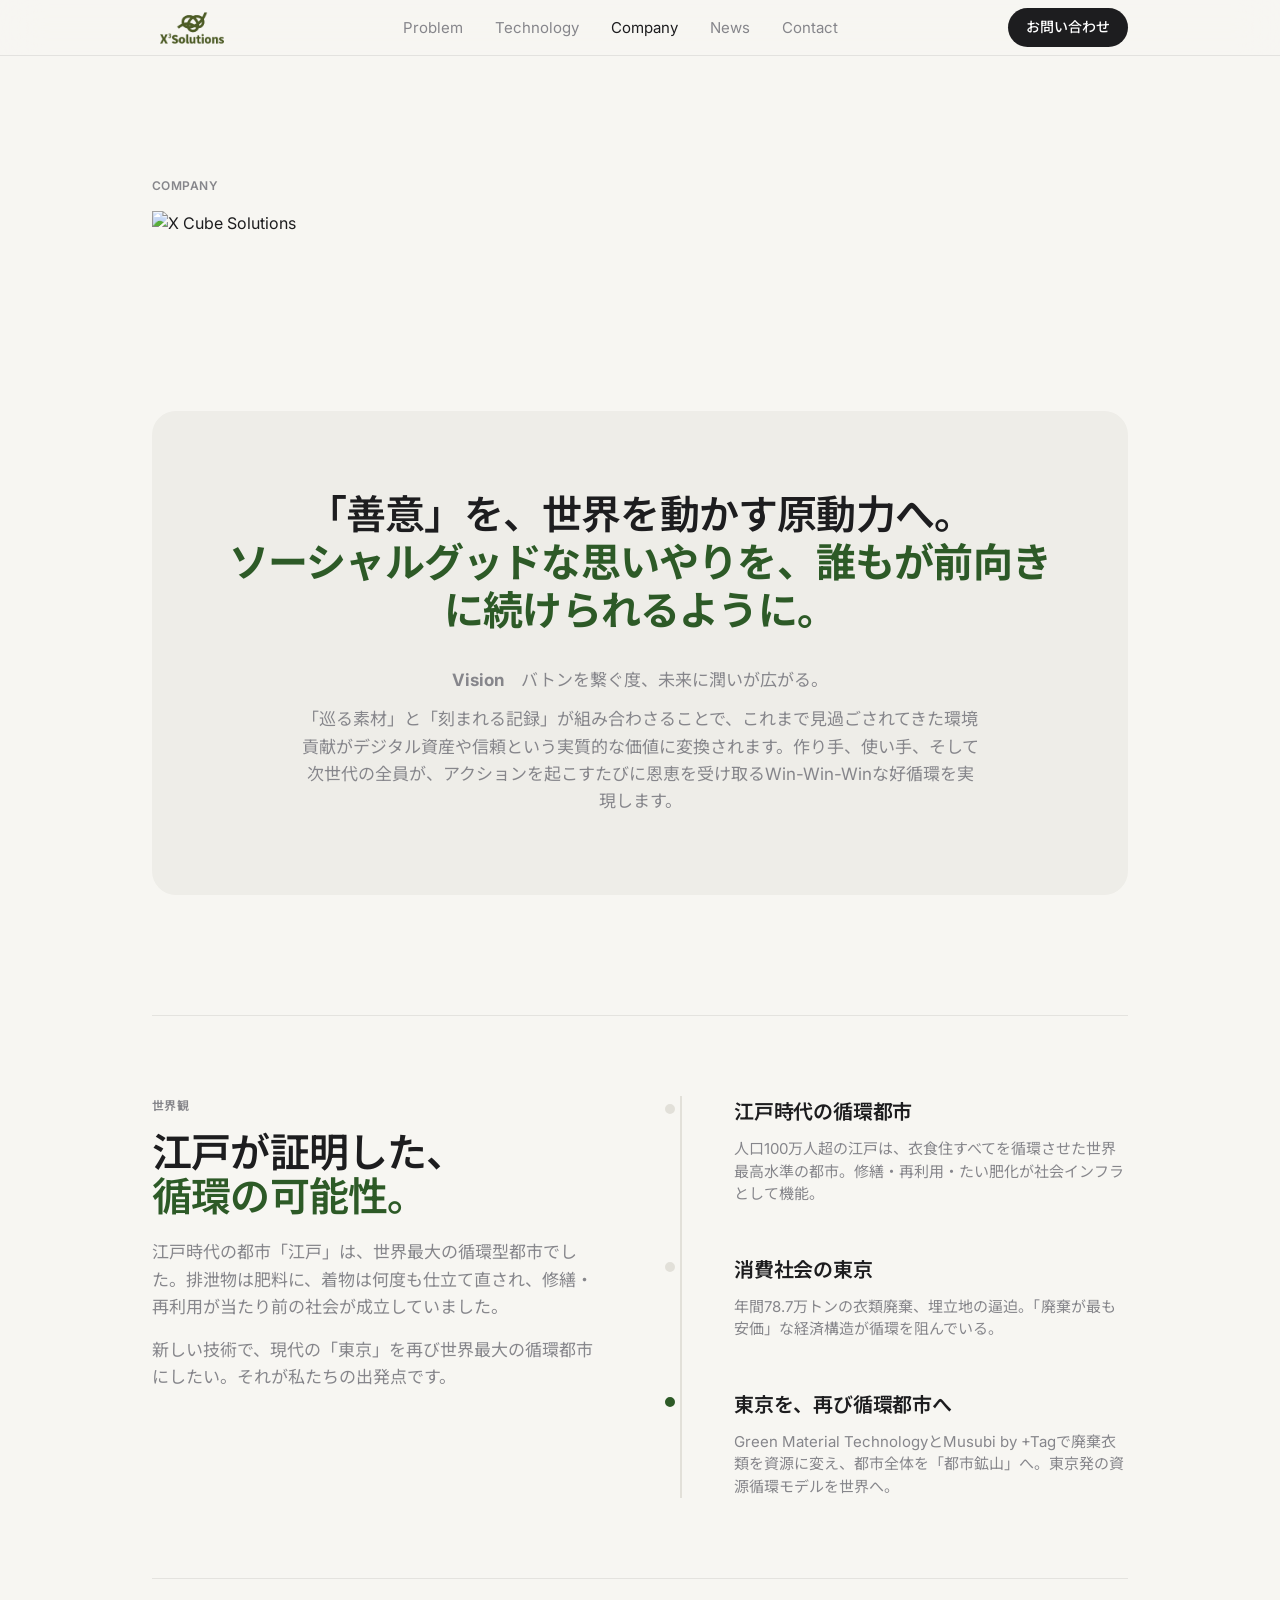
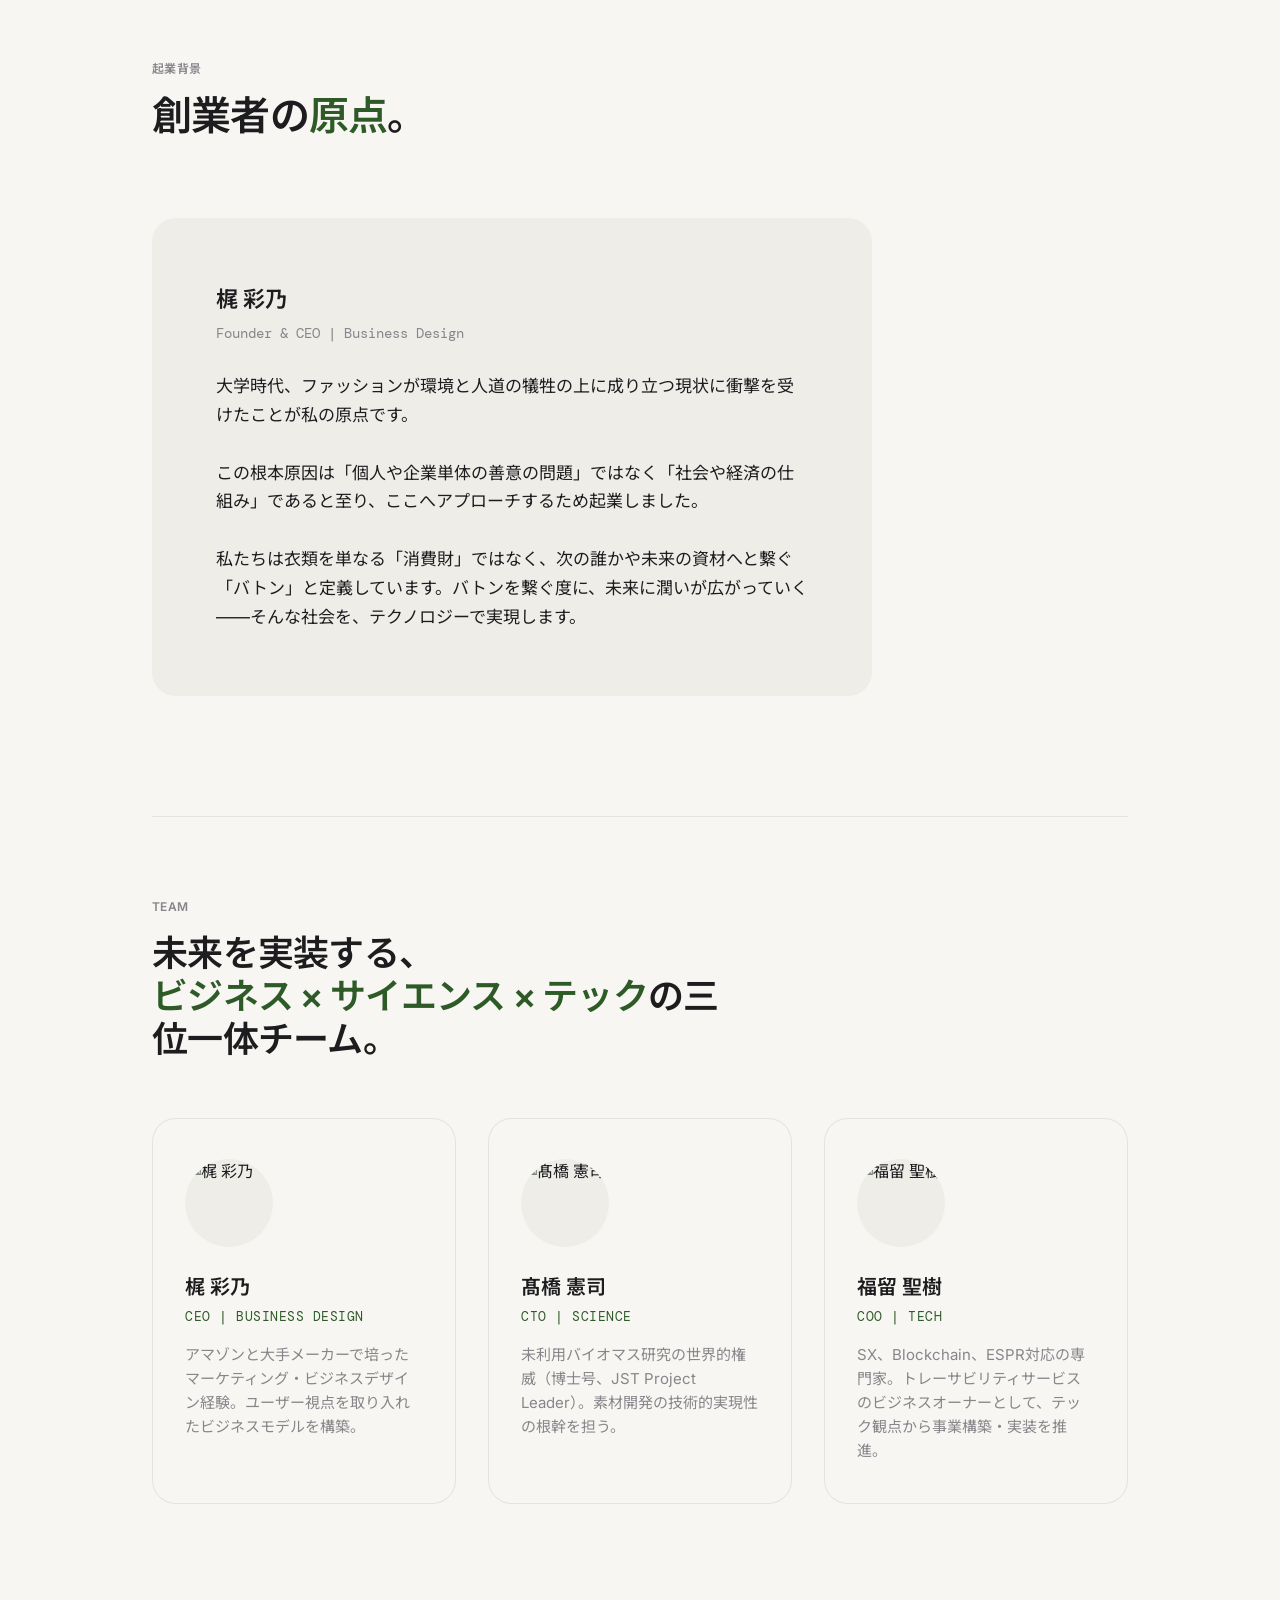
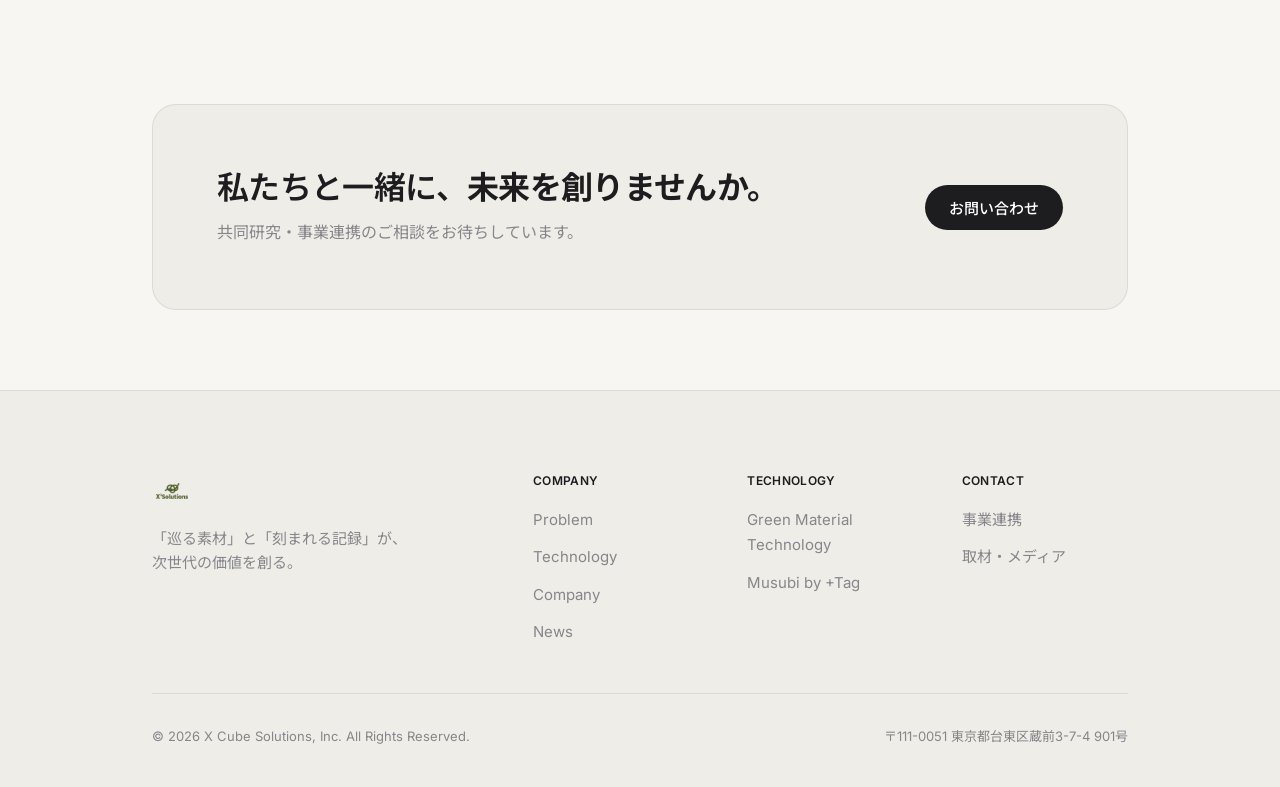
==== company/index.html @ 0c79f120 "Add files via upload" ====
<!DOCTYPE html>
<html lang="ja">
<head>
<meta charset="UTF-8">
<meta name="viewport" content="width=device-width, initial-scale=1.0">
<title>Company — X Cube Solutions</title>
<meta name="description" content="「善意」を世界を動かす原動力へ。東京発の資源循環スタートアップ。">
<link rel="preconnect" href="https://fonts.googleapis.com">
<link href="https://fonts.googleapis.com/css2?family=Inter:wght@300;400;500;600;700&family=Noto+Sans+JP:wght@300;400;500;700&family=DM+Mono:wght@400;500&display=swap" rel="stylesheet">
<link rel="stylesheet" href="../style.css">
</head>
<body>
<nav class="nav glass"><div class="nav-inner"><a href="../" class="nav-logo"><img src="../images/logo.png" alt="X Cube Solutions"></a><ul class="nav-links"><li><a href="../problem/">Problem</a></li><li><a href="../technology/">Technology</a></li><li><a href="../company/" class="active">Company</a></li><li><a href="../news/">News</a></li><li><a href="../contact/">Contact</a></li></ul><a href="../contact/" class="nav-cta">お問い合わせ</a></div></nav>
<div class="section">
    <div class="container">
      <div class="eyebrow fade-up">Company</div>
      <div style="margin:16px 0 32px;"><img src="../images/images/logo.png" alt="X Cube Solutions" style="height:120px;width:auto;object-fit:contain;"></div>
      <div class="mission-block fade-up">
        <blockquote>「善意」を、世界を動かす原動力へ。<br><strong>ソーシャルグッドな思いやりを、誰もが前向きに続けられるように。</strong></blockquote>
        <div class="vision-block">
          <p><strong>Vision</strong>　バトンを繋ぐ度、未来に潤いが広がる。</p>
          <p style="margin-top:12px;">「巡る素材」と「刻まれる記録」が組み合わさることで、これまで見過ごされてきた環境貢献がデジタル資産や信頼という実質的な価値に変換されます。作り手、使い手、そして次世代の全員が、アクションを起こすたびに恩恵を受け取るWin-Win-Winな好循環を実現します。</p>
        </div>
      </div>
      <div class="edo-section">
        <div>
          <div class="eyebrow">世界観</div>
          <h2 class="headline" style="font-size:clamp(28px,3.5vw,40px);">江戸が証明した、<br><em>循環の可能性。</em></h2>
          <p class="body-md" style="margin-top:20px;">江戸時代の都市「江戸」は、世界最大の循環型都市でした。排泄物は肥料に、着物は何度も仕立て直され、修繕・再利用が当たり前の社会が成立していました。</p>
          <p class="body-md" style="margin-top:16px;">新しい技術で、現代の「東京」を再び世界最大の循環都市にしたい。それが私たちの出発点です。</p>
        </div>
        <div class="edo-timeline">
          <div class="edo-item">
            <div class="edo-dot"></div>
            <h4>江戸時代の循環都市</h4>
            <p>人口100万人超の江戸は、衣食住すべてを循環させた世界最高水準の都市。修繕・再利用・たい肥化が社会インフラとして機能。</p>
          </div>
          <div class="edo-item">
            <div class="edo-dot"></div>
            <h4>消費社会の東京</h4>
            <p>年間78.7万トンの衣類廃棄、埋立地の逼迫。「廃棄が最も安価」な経済構造が循環を阻んでいる。</p>
          </div>
          <div class="edo-item active">
            <div class="edo-dot"></div>
            <h4>東京を、再び循環都市へ</h4>
            <p>Green Material TechnologyとMusubi by +Tagで廃棄衣類を資源に変え、都市全体を「都市鉱山」へ。東京発の資源循環モデルを世界へ。</p>
          </div>
        </div>
      </div>
      <div style="margin-top:80px;padding-top:80px;border-top:1px solid var(--c-border);">
        <div class="eyebrow">起業背景</div>
        <h2 class="headline" style="margin-bottom:40px;font-size:clamp(28px,3.5vw,40px);">創業者の<em>原点</em>。</h2>
        <div style="max-width:720px;">
          <div class="founder-block">
            <div class="founder-name">梶 彩乃</div>
            <div class="founder-role">Founder & CEO | Business Design</div>
            <p class="founder-story">大学時代、ファッションが環境と人道の犠牲の上に成り立つ現状に衝撃を受けたことが私の原点です。<br><br>この根本原因は「個人や企業単体の善意の問題」ではなく「社会や経済の仕組み」であると至り、ここへアプローチするため起業しました。<br><br>私たちは衣類を単なる「消費財」ではなく、次の誰かや未来の資材へと繋ぐ「バトン」と定義しています。バトンを繋ぐ度に、未来に潤いが広がっていく——そんな社会を、テクノロジーで実現します。</p>
          </div>
        </div>
      </div>
      <div class="team-section">
        <div class="eyebrow">Team</div>
        <p class="team-tagline">未来を実装する、<br><em>ビジネス × サイエンス × テック</em>の三位一体チーム。</p>
        <div class="team-grid">
          <div class="team-card">
            <div class="team-avatar"><img src="../images/images/team_kaji.jpg" alt="梶 彩乃"></div>
            <div class="team-name">梶 彩乃</div>
            <div class="team-role">CEO | Business Design</div>
            <p class="team-bio">アマゾンと大手メーカーで培ったマーケティング・ビジネスデザイン経験。ユーザー視点を取り入れたビジネスモデルを構築。</p>
          </div>
          <div class="team-card">
            <div class="team-avatar"><img src="../images/images/team_takahashi.jpg" alt="髙橋 憲司"></div>
            <div class="team-name">髙橋 憲司</div>
            <div class="team-role">CTO | Science</div>
            <p class="team-bio">未利用バイオマス研究の世界的権威（博士号、JST Project Leader）。素材開発の技術的実現性の根幹を担う。</p>
          </div>
          <div class="team-card">
            <div class="team-avatar"><img src="../images/images/team_fukutome.jpg" alt="福留 聖樹"></div>
            <div class="team-name">福留 聖樹</div>
            <div class="team-role">COO | Tech</div>
            <p class="team-bio">SX、Blockchain、ESPR対応の専門家。トレーサビリティサービスのビジネスオーナーとして、テック観点から事業構築・実装を推進。</p>
          </div>
        </div>
      </div>
    </div>
  </div>
  <div class="container">
    <div class="cta-banner fade-up">
      <div><h2>私たちと一緒に、<strong>未来を創りませんか。</strong></h2><p>共同研究・事業連携のご相談をお待ちしています。</p></div>
      <button onclick="showPage('contact')" class="btn-white">お問い合わせ</button>
    </div>
  </div>
<footer class="footer"><div class="container"><div class="footer-top"><div class="footer-brand"><img src="../images/logo.png" alt="X Cube Solutions" style="height:40px;width:auto;object-fit:contain;margin-bottom:16px;"><p>「巡る素材」と「刻まれる記録」が、<br>次世代の価値を創る。</p></div><div class="footer-col"><h4>Company</h4><ul><li><a href="../problem/">Problem</a></li><li><a href="../technology/">Technology</a></li><li><a href="../company/">Company</a></li><li><a href="../news/">News</a></li></ul></div><div class="footer-col"><h4>Technology</h4><ul><li><a href="../technology/">Green Material Technology</a></li><li><a href="../technology/">Musubi by +Tag</a></li></ul></div><div class="footer-col"><h4>Contact</h4><ul><li><a href="../contact/">事業連携</a></li><li><a href="../contact/">取材・メディア</a></li></ul></div></div><div class="footer-bottom"><span>© 2026 X Cube Solutions, Inc. All Rights Reserved.</span><span>〒111-0051 東京都台東区蔵前3-7-4 901号</span></div></div></footer>
<script src="../main.js"></script>
</body>
</html>
---- style.css ----
:root {
  --c-ink: #1d1d1f;
  --c-ink-mid: #86868b;
  --c-ink-light: #d2d2d7;
  --c-bg: #f7f6f2;
  --c-bg-secondary: #eeede8;
  --c-bg-tertiary: #e2e0d9;
  --c-moss: #2d5a27;
  --c-moss-light: #4a8042;
  --c-moss-pale: rgba(45,90,39,0.07);
  --c-moss-muted: #c2d4bc;
  --c-accent: #1a3d17;
  --c-border: rgba(0,0,0,0.08);
  --c-border-strong: rgba(0,0,0,0.14);
  --f-sans: 'Inter','Noto Sans JP',-apple-system,BlinkMacSystemFont,sans-serif;
  --f-mono: 'DM Mono',monospace;
  --nav-h: 56px;
  --max-w: 1040px;
  --section-pad: 120px;
  --radius-sm: 12px; --radius-md: 18px; --radius-lg: 24px;
  --shadow-sm: 0 2px 8px rgba(0,0,0,0.04);
  --shadow-md: 0 8px 24px rgba(0,0,0,0.06);
}
*,*::before,*::after{box-sizing:border-box;margin:0;padding:0;}
html{scroll-behavior:smooth;}
body{font-family:var(--f-sans);background:var(--c-bg);color:var(--c-ink);font-size:16px;line-height:1.6;-webkit-font-smoothing:antialiased;}
a{color:inherit;text-decoration:none;}
img{display:block;max-width:100%;}
button{cursor:pointer;font-family:var(--f-sans);border:none;background:none;}

.glass{background:rgba(247,246,242,0.82);backdrop-filter:saturate(180%) blur(20px);-webkit-backdrop-filter:saturate(180%) blur(20px);}

/* NAV */
.nav{position:sticky;top:0;z-index:100;height:var(--nav-h);border-bottom:1px solid var(--c-border);display:flex;align-items:center;}
.nav-inner{width:100%;max-width:var(--max-w);margin:0 auto;padding:0 32px;display:flex;align-items:center;justify-content:space-between;}
.nav-logo{display:flex;align-items:center;gap:8px;}
.nav-logo img{height:80px;width:auto;object-fit:contain;}
.nav-links{display:flex;align-items:center;gap:32px;list-style:none;}
.nav-links a{font-size:15px;font-weight:400;color:var(--c-ink-mid);transition:color 0.2s;}
.nav-links a:hover,.nav-links a.active{color:var(--c-ink);}
.nav-cta{font-size:14px;font-weight:500;padding:8px 18px;background:var(--c-ink);color:white;border-radius:999px;transition:opacity 0.2s;}
.nav-cta:hover{opacity:0.8;}

/* LAYOUT */
.container{max-width:var(--max-w);margin:0 auto;padding:0 32px;}
.section{padding:var(--section-pad) 0;}
.section-sm{padding:80px 0;}
.divider{border:none;border-top:1px solid var(--c-border);}

/* TYPOGRAPHY */
.eyebrow{font-size:12px;font-weight:600;letter-spacing:0.04em;text-transform:uppercase;color:var(--c-ink-mid);margin-bottom:16px;}
.display{font-size:clamp(40px,4.5vw,64px);font-weight:600;line-height:1.15;letter-spacing:-0.03em;word-break:keep-all;}
.display em{font-style:normal;color:var(--c-moss);}
.headline{font-size:clamp(32px,4vw,52px);font-weight:600;line-height:1.1;letter-spacing:-0.02em;}
.headline em{font-style:normal;color:var(--c-moss);}
.body-lg{font-size:19px;line-height:1.6;color:var(--c-ink-mid);font-weight:400;}
.body-md{font-size:17px;line-height:1.6;color:var(--c-ink-mid);}
.body-sm{font-size:15px;line-height:1.6;color:var(--c-ink-mid);}

/* BUTTONS */
.btn-primary{display:inline-flex;align-items:center;gap:8px;font-size:15px;font-weight:500;padding:12px 24px;background:var(--c-moss);color:white;border-radius:999px;transition:all 0.2s;}
.btn-primary:hover{background:var(--c-accent);transform:scale(1.02);}
.btn-outline{display:inline-flex;align-items:center;gap:8px;font-size:15px;font-weight:400;padding:11px 23px;border:1px solid var(--c-ink-light);color:var(--c-ink);border-radius:999px;transition:all 0.2s;}
.btn-outline:hover{border-color:var(--c-ink);background:var(--c-bg-secondary);}
.btn-white{display:inline-flex;align-items:center;gap:8px;font-size:15px;font-weight:500;padding:12px 24px;background:white;color:var(--c-ink);border-radius:999px;white-space:nowrap;transition:transform 0.2s;}
.btn-white:hover{transform:scale(1.02);}

/* CTA BANNER */
.cta-banner{background:var(--c-bg-secondary);border-radius:var(--radius-lg);padding:64px;display:flex;align-items:center;justify-content:space-between;gap:40px;margin:80px 0;border:1px solid var(--c-border);}
.cta-banner h2{font-size:clamp(22px,3vw,32px);font-weight:600;color:var(--c-ink);line-height:1.2;letter-spacing:-0.02em;}
.cta-banner p{font-size:16px;color:var(--c-ink-mid);margin-top:12px;}
.cta-banner .btn-white{background:var(--c-ink);color:white;}

/* FOOTER */
.footer{background:var(--c-bg-secondary);color:var(--c-ink);padding:80px 0 40px;border-top:1px solid var(--c-border);}
.footer-top{display:grid;grid-template-columns:2fr 1fr 1fr 1fr;gap:48px;padding-bottom:48px;border-bottom:1px solid var(--c-border);}
.footer-brand p{font-size:15px;color:var(--c-ink-mid);line-height:1.6;margin-top:12px;max-width:280px;}
.footer-col h4{font-size:12px;font-weight:600;color:var(--c-ink);margin-bottom:16px;letter-spacing:0.03em;text-transform:uppercase;}
.footer-col ul{list-style:none;display:flex;flex-direction:column;gap:12px;}
.footer-col ul li a{font-size:15px;color:var(--c-ink-mid);transition:color 0.2s;}
.footer-col ul li a:hover{color:var(--c-ink);}
.footer-bottom{margin-top:32px;display:flex;align-items:center;justify-content:space-between;font-size:13px;color:var(--c-ink-mid);}

/* ANIMATIONS */
.fade-up{opacity:0;transform:translateY(24px);transition:opacity 0.8s cubic-bezier(0.16,1,0.3,1),transform 0.8s cubic-bezier(0.16,1,0.3,1);}
.fade-up.visible{opacity:1;transform:translateY(0);}
.delay-1{transition-delay:0.1s;} .delay-2{transition-delay:0.2s;} .delay-3{transition-delay:0.3s;}
 /* removed - nav is sticky not fixed */

/* SITE NAV */
.site-nav{background:var(--c-bg-secondary);border-bottom:1px solid var(--c-border);padding:0 32px;display:flex;overflow-x:auto;}
.site-nav-btn{padding:12px 18px;font-size:14px;font-weight:400;color:var(--c-ink-mid);border:none;background:none;border-bottom:2px solid transparent;margin-bottom:-1px;cursor:pointer;white-space:nowrap;font-family:var(--f-sans);transition:color 0.2s;}
.site-nav-btn.active{color:var(--c-moss);font-weight:600;border-bottom-color:var(--c-moss);}

/* HOME */
.hero{display:grid;grid-template-columns:1fr 1fr;align-items:center;gap:64px;padding:80px 0;}
.hero-visual{width:100%;height:560px;border-radius:var(--radius-lg);overflow:hidden;background:var(--c-bg-secondary);}
.hero-visual img{width:100%;height:100%;object-fit:cover;}
.hero-actions{margin-top:40px;display:flex;align-items:center;gap:16px;flex-wrap:wrap;}

.stat-strip{display:grid;grid-template-columns:repeat(3,1fr);gap:1px;background:var(--c-border);border:1px solid var(--c-border);border-radius:var(--radius-lg);overflow:hidden;margin-top:80px;}
.stat-strip-item{background:var(--c-bg);padding:40px;text-align:center;}
.stat-num{font-size:clamp(36px,4vw,52px);font-weight:600;line-height:1;letter-spacing:-0.03em;color:var(--c-ink);margin-bottom:8px;}
.stat-label{font-size:15px;color:var(--c-ink-mid);}
.stat-cite{font-size:12px;color:var(--c-ink-light);margin-top:4px;font-family:var(--f-mono);}

.solution-grid{display:grid;grid-template-columns:1fr 1fr;gap:24px;margin-top:48px;}
.solution-card{background:var(--c-bg-secondary);padding:48px;border-radius:var(--radius-lg);transition:transform 0.3s,background 0.3s;}
.solution-card:hover{transform:scale(1.01);background:var(--c-bg-tertiary);}
.solution-card-tag{font-size:12px;font-weight:600;color:var(--c-moss);margin-bottom:12px;letter-spacing:0.04em;text-transform:uppercase;}
.solution-card h3{font-size:22px;font-weight:600;letter-spacing:-0.01em;margin-bottom:12px;}
.solution-card p{font-size:16px;color:var(--c-ink-mid);line-height:1.6;}
.solution-card-link{margin-top:24px;font-size:15px;color:var(--c-moss);font-weight:500;display:inline-flex;align-items:center;gap:4px;cursor:pointer;background:none;border:none;font-family:var(--f-sans);}

.serve-grid{display:grid;grid-template-columns:repeat(3,1fr);gap:24px;margin-top:48px;}
.serve-card{padding:40px 32px;border:1px solid var(--c-border);border-radius:var(--radius-lg);background:var(--c-bg);}
.serve-card-num{font-size:12px;font-weight:600;color:var(--c-ink-light);margin-bottom:24px;letter-spacing:0.02em;}
.serve-card h3{font-size:20px;font-weight:600;margin-bottom:12px;letter-spacing:-0.01em;}
.serve-card p{font-size:15px;color:var(--c-ink-mid);line-height:1.6;}

.news-list{margin-top:40px;}
.news-item{display:grid;grid-template-columns:120px 1fr auto;gap:24px;align-items:center;padding:20px 0;border-bottom:1px solid var(--c-border);}
.news-date{font-family:var(--f-mono);font-size:13px;color:var(--c-ink-light);}
.news-title{font-size:16px;font-weight:400;}
.news-tag{font-size:12px;padding:4px 12px;border:1px solid var(--c-border-strong);border-radius:999px;color:var(--c-ink-mid);white-space:nowrap;}

/* PROBLEM */
.problem-hero{background:var(--c-bg-secondary);padding:100px 0 80px;text-align:center;}
.problem-grid{display:grid;grid-template-columns:repeat(3,1fr);gap:24px;margin-top:60px;}
.problem-item{padding:40px;background:var(--c-bg);border-radius:var(--radius-lg);border:1px solid var(--c-border);}
.problem-tag{font-size:12px;font-weight:600;color:var(--c-ink-mid);margin-bottom:16px;letter-spacing:0.02em;}
.problem-num{font-size:clamp(36px,4vw,52px);font-weight:700;color:var(--c-ink);line-height:1;letter-spacing:-0.03em;margin-bottom:12px;}
.problem-desc{font-size:15px;color:var(--c-ink-mid);line-height:1.5;}
.problem-detail-grid{display:grid;grid-template-columns:1fr 1fr;gap:32px;margin-top:48px;}
.problem-detail-card{background:var(--c-bg-secondary);border-radius:var(--radius-lg);padding:48px;}
.problem-detail-card h3{font-size:22px;font-weight:600;margin-bottom:16px;letter-spacing:-0.01em;}
.hint-box{margin-top:24px;padding:16px 20px;background:var(--c-moss-pale);border-radius:var(--radius-sm);font-size:15px;color:var(--c-moss);font-weight:500;}
.actor-grid{display:grid;grid-template-columns:repeat(3,1fr);gap:24px;margin-top:48px;}
.actor-card{padding:40px 32px;border-radius:var(--radius-lg);border:1px solid var(--c-border);background:var(--c-bg);}
.actor-card.highlight{background:var(--c-moss-pale);}
.actor-card h3{font-size:20px;font-weight:600;margin-bottom:20px;letter-spacing:-0.01em;}
.actor-card ul{list-style:none;padding:0;}
.actor-card ul li{font-size:15px;color:var(--c-ink-mid);padding:10px 0;border-bottom:1px solid var(--c-border);display:flex;gap:12px;line-height:1.5;}
.actor-card ul li::before{content:'—';color:var(--c-ink-light);flex-shrink:0;}
.actor-card ul li:last-child{border-bottom:none;}

/* TECHNOLOGY */
.tech-overview{display:grid;grid-template-columns:1fr 1fr;gap:80px;align-items:start;padding:80px 0;border-top:1px solid var(--c-border);border-bottom:1px solid var(--c-border);margin-top:60px;}
.tech-overview h2{font-size:30px;font-weight:600;line-height:1.2;margin-bottom:20px;letter-spacing:-0.01em;}
.tech-steps{display:flex;flex-direction:column;gap:0;}
.tech-step{display:flex;gap:20px;align-items:flex-start;padding:20px 0;border-bottom:1px solid var(--c-border);}
.tech-step:last-child{border-bottom:none;}
.tech-step-num{font-size:17px;font-weight:600;color:var(--c-moss);width:32px;flex-shrink:0;}
.tech-step h4{font-size:17px;font-weight:600;margin-bottom:6px;}
.tech-step p{font-size:15px;color:var(--c-ink-mid);line-height:1.5;}
.product-block{margin-top:120px;display:grid;grid-template-columns:1fr 2fr;gap:80px;align-items:start;padding-top:80px;border-top:1px solid var(--c-border);}
.product-label-col{position:sticky;top:80px;}
.product-label-col h2{font-size:36px;font-weight:600;line-height:1.1;letter-spacing:-0.02em;}
.product-label-col h2 em{font-style:italic;font-weight:400;color:var(--c-moss);}
.feature-list{display:flex;flex-direction:column;gap:24px;}
.feature-item{padding:40px;border-radius:var(--radius-lg);background:var(--c-bg-secondary);}
.feature-item h4{font-size:20px;font-weight:600;margin-bottom:12px;letter-spacing:-0.01em;}
.feature-item p{font-size:16px;color:var(--c-ink-mid);line-height:1.6;}
.diff-bar{margin-top:12px;background:var(--c-bg);border-radius:var(--radius-md);padding:24px;border:1px solid var(--c-border);}
.diff-grid{display:grid;grid-template-columns:1fr 1fr 1fr;gap:1px;background:var(--c-border);border:1px solid var(--c-border);border-radius:var(--radius-sm);overflow:hidden;margin-top:16px;}
.diff-cell{background:var(--c-bg);padding:16px;text-align:center;font-size:15px;}
.diff-cell.header{background:var(--c-bg-secondary);font-weight:600;font-size:13px;color:var(--c-ink);}
.diff-cell.us{color:var(--c-moss);font-weight:600;}
.diff-cell.no{color:var(--c-ink-mid);}

/* COMPANY */
.mission-block{text-align:center;margin-top:80px;background:var(--c-bg-secondary);border-radius:var(--radius-lg);padding:80px 64px;}
.mission-block blockquote{font-size:clamp(24px,3.5vw,40px);font-weight:600;line-height:1.2;letter-spacing:-0.02em;margin-bottom:32px;}
.mission-block blockquote strong{color:var(--c-moss);}
.vision-block{max-width:680px;margin:0 auto;font-size:17px;color:var(--c-ink-mid);line-height:1.6;}
.edo-section{display:grid;grid-template-columns:1fr 1fr;gap:80px;align-items:start;margin-top:120px;padding-top:80px;border-top:1px solid var(--c-border);}
.edo-timeline{display:flex;flex-direction:column;position:relative;padding-left:20px;border-left:2px solid var(--c-bg-tertiary);}
.edo-item{padding:0 0 48px 32px;position:relative;}
.edo-item:last-child{padding-bottom:0;}
.edo-dot{position:absolute;left:-41px;top:4px;width:18px;height:18px;border-radius:50%;background:var(--c-bg-tertiary);border:4px solid var(--c-bg);}
.edo-item.active .edo-dot{background:var(--c-moss);}
.edo-item h4{font-size:20px;font-weight:600;margin-bottom:10px;letter-spacing:-0.01em;}
.edo-item p{font-size:15px;color:var(--c-ink-mid);line-height:1.5;}
.founder-block{background:var(--c-bg-secondary);border-radius:var(--radius-lg);padding:64px;margin-top:80px;}
.founder-name{font-size:22px;font-weight:600;margin-bottom:4px;}
.founder-role{font-size:14px;color:var(--c-ink-mid);margin-bottom:28px;font-family:var(--f-mono);}
.founder-story{font-size:17px;color:var(--c-ink);line-height:1.7;}
.team-section{margin-top:120px;padding-top:80px;border-top:1px solid var(--c-border);}
.team-tagline{font-size:clamp(22px,3vw,36px);font-weight:600;line-height:1.2;margin-bottom:56px;letter-spacing:-0.02em;max-width:600px;}
.team-tagline em{font-style:normal;color:var(--c-moss);}
.team-grid{display:grid;grid-template-columns:repeat(3,1fr);gap:32px;}
.team-card{background:var(--c-bg);border:1px solid var(--c-border);border-radius:var(--radius-lg);padding:40px 32px;transition:transform 0.3s,box-shadow 0.3s;}
.team-card:hover{transform:translateY(-4px);box-shadow:var(--shadow-md);}
.team-avatar{width:88px;height:88px;border-radius:50%;background:var(--c-bg-secondary);margin-bottom:24px;overflow:hidden;}
.team-avatar img{width:100%;height:100%;object-fit:cover;}
.team-name{font-size:20px;font-weight:600;margin-bottom:4px;}
.team-role{font-size:13px;color:var(--c-moss);margin-bottom:16px;font-family:var(--f-mono);letter-spacing:0.04em;text-transform:uppercase;}
.team-bio{font-size:15px;color:var(--c-ink-mid);line-height:1.6;}

/* IMPACT */
.impact-placeholder{display:grid;grid-template-columns:repeat(4,1fr);gap:16px;margin-top:48px;}
.impact-stat{background:var(--c-bg);border:1px solid var(--c-border);border-radius:var(--radius-lg);padding:32px 24px;text-align:center;}
.impact-stat-num{font-size:36px;font-weight:700;color:var(--c-bg-tertiary);letter-spacing:-0.02em;border-bottom:1px dashed var(--c-border-strong);padding-bottom:12px;margin-bottom:12px;font-family:var(--f-mono);}
.impact-stat-label{font-size:14px;color:var(--c-ink-light);line-height:1.5;}
.sdg-grid{display:grid;grid-template-columns:repeat(4,1fr);gap:16px;margin-top:24px;}
.sdg-card{padding:20px;background:var(--c-bg);border-radius:var(--radius-md);text-align:center;border:1px solid var(--c-border);}
.sdg-num{font-size:24px;font-weight:700;color:var(--c-moss);}
.sdg-label{font-size:13px;color:var(--c-ink-mid);margin-top:4px;line-height:1.5;}

/* NEWS */
.news-grid{display:grid;grid-template-columns:repeat(3,1fr);gap:32px;margin-top:48px;}
.news-card{background:var(--c-bg);border-radius:var(--radius-lg);overflow:hidden;transition:transform 0.3s,box-shadow 0.3s;border:1px solid var(--c-border);display:block;}
.news-card:hover{transform:translateY(-4px);box-shadow:var(--shadow-md);}
.news-card-img{height:200px;background:var(--c-bg-secondary);overflow:hidden;}
.news-card-img img{width:100%;height:100%;object-fit:cover;}
.news-card-body{padding:32px;}
.news-card-meta{display:flex;align-items:center;gap:10px;margin-bottom:12px;}
.news-card-date{font-family:var(--f-mono);font-size:13px;color:var(--c-ink-light);}
.news-card h3{font-size:17px;font-weight:600;line-height:1.4;margin-bottom:8px;}
.news-card p{font-size:15px;color:var(--c-ink-mid);line-height:1.6;}
.news-card-link{display:inline-flex;align-items:center;gap:4px;margin-top:16px;font-size:15px;color:var(--c-moss);font-weight:500;}
.press-box{margin-top:60px;padding:40px;background:var(--c-bg-secondary);border-radius:var(--radius-lg);border:1px solid var(--c-border);}

/* CONTACT */
.contact-grid{display:grid;grid-template-columns:1fr 1fr;gap:80px;margin-top:60px;}
.contact-type-list{display:flex;flex-direction:column;gap:12px;margin-top:32px;}
.contact-type{display:flex;align-items:center;gap:16px;padding:20px 24px;border:1px solid var(--c-border);border-radius:var(--radius-md);background:var(--c-bg);cursor:pointer;transition:all 0.2s;}
.contact-type:hover,.contact-type.active{border-color:var(--c-moss);background:var(--c-moss-pale);}
.contact-type h4{font-size:16px;font-weight:600;margin-bottom:2px;}
.contact-type p{font-size:14px;color:var(--c-ink-mid);}
.contact-form{display:flex;flex-direction:column;gap:20px;}
.form-group{display:flex;flex-direction:column;gap:8px;}
.form-label{font-size:14px;font-weight:500;color:var(--c-ink-mid);}
.form-input,.form-textarea{width:100%;padding:12px 16px;border:1px solid var(--c-border-strong);border-radius:var(--radius-sm);font-family:var(--f-sans);font-size:16px;color:var(--c-ink);background:var(--c-bg);transition:border-color 0.2s;}
.form-input:focus,.form-textarea:focus{outline:none;border-color:var(--c-moss);}
.form-textarea{resize:vertical;min-height:120px;}
.address-block{margin-top:48px;padding:24px;border:1px solid var(--c-border);border-radius:var(--radius-md);background:var(--c-bg-secondary);}

/* ===== MOBILE (max-width: 768px) ===== */
@media (max-width: 768px) {
  :root {
    --section-pad: 64px;
    --nav-h: 52px;
  }

  /* NAV */
  .nav-inner { padding: 0 20px; }
  .nav-logo img { height: 52px; }
  .nav-links { display: none; }
  .nav-cta { font-size: 13px; padding: 6px 14px; }

  /* SITE NAV */
  .site-nav { padding: 0 16px; }
  .site-nav-btn { padding: 10px 14px; font-size: 13px; }

  /* LAYOUT */
  .container { padding: 0 20px; }
  .section { padding: 56px 0; }
  .section-sm { padding: 48px 0; }

  /* TYPOGRAPHY */
  .display { font-size: clamp(32px, 8vw, 44px); }
  .headline { font-size: clamp(26px, 7vw, 36px); }
  .body-lg { font-size: 17px; }
  .body-md { font-size: 16px; }

  /* HOME HERO */
  .hero {
    grid-template-columns: 1fr;
    gap: 40px;
    padding: 40px 0;
  }
  .hero-visual { height: 280px; }

  /* STAT STRIP */
  .stat-strip { grid-template-columns: 1fr; gap: 0; }
  .stat-strip-item { padding: 28px 24px; border-bottom: 1px solid var(--c-border); }
  .stat-strip-item:last-child { border-bottom: none; }
  .stat-num { font-size: 40px; }

  /* SOLUTION */
  .solution-grid { grid-template-columns: 1fr; gap: 16px; }
  .solution-card { padding: 32px 24px; }

  /* SERVE */
  .serve-grid { grid-template-columns: 1fr; gap: 16px; }
  .serve-card { padding: 28px 20px; }

  /* CTA BANNER */
  .cta-banner {
    flex-direction: column;
    padding: 40px 24px;
    gap: 24px;
    text-align: center;
  }

  /* FOOTER */
  .footer-top {
    grid-template-columns: 1fr;
    gap: 32px;
  }
  .footer-bottom {
    flex-direction: column;
    gap: 8px;
    text-align: center;
  }

  /* PROBLEM */
  .problem-hero { padding: 80px 0 48px; }
  .problem-hero .display { font-size: clamp(22px, 5.5vw, 32px); word-break: keep-all; overflow-wrap: anywhere; }
  .problem-grid { grid-template-columns: 1fr; gap: 16px; }
  .problem-detail-grid { grid-template-columns: 1fr; gap: 16px; }
  .actor-grid { grid-template-columns: 1fr; gap: 16px; }

  /* TECHNOLOGY */
  .tech-overview { grid-template-columns: 1fr; gap: 40px; padding: 48px 0; }
  .product-block {
    grid-template-columns: 1fr;
    gap: 32px;
    margin-top: 64px;
    padding-top: 48px;
  }
  .product-label-col { position: static; }
  .product-label-col h2 { font-size: 28px; }
  .feature-item { padding: 28px 20px; }
  .feature-item h4 { font-size: 18px; }

  /* COMPANY */
  .mission-block { padding: 40px 24px; }
  .mission-block blockquote { font-size: clamp(20px, 6vw, 28px); }
  .edo-section { grid-template-columns: 1fr; gap: 48px; margin-top: 64px; padding-top: 48px; }
  .founder-block { padding: 36px 24px; }
  .team-grid { grid-template-columns: 1fr; gap: 20px; }
  .team-section { margin-top: 64px; padding-top: 48px; }
  .team-tagline { font-size: clamp(20px, 6vw, 28px); margin-bottom: 36px; }

  /* NEWS */
  .news-grid { grid-template-columns: 1fr; gap: 20px; }
  .press-box { padding: 28px 20px; }

  /* CONTACT */
  .contact-grid { grid-template-columns: 1fr; gap: 48px; }

  /* IMPACT */
  .impact-placeholder { grid-template-columns: 1fr 1fr; gap: 12px; }
  .sdg-grid { grid-template-columns: 1fr 1fr; gap: 12px; }

  /* NEWS LIST (home) */
  .news-item { grid-template-columns: 1fr; gap: 8px; }
  .news-tag { align-self: flex-start; }
}
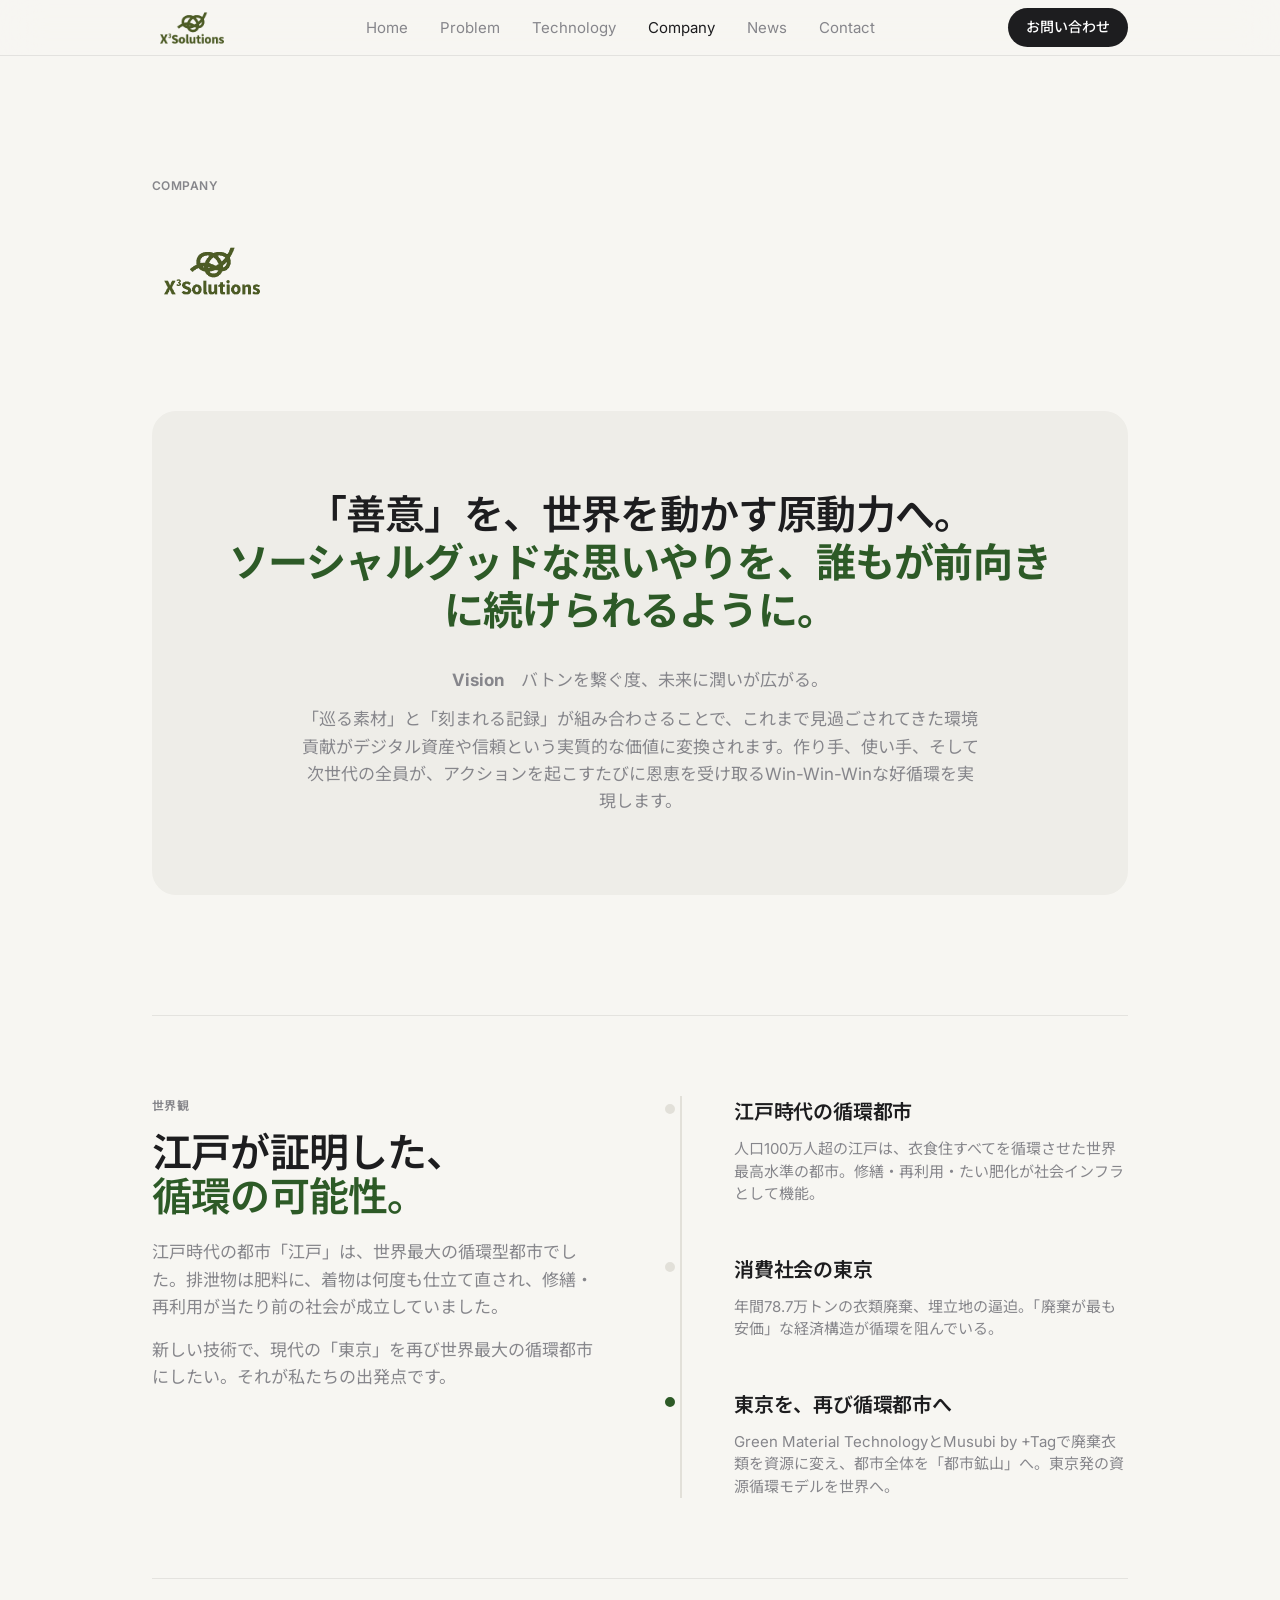
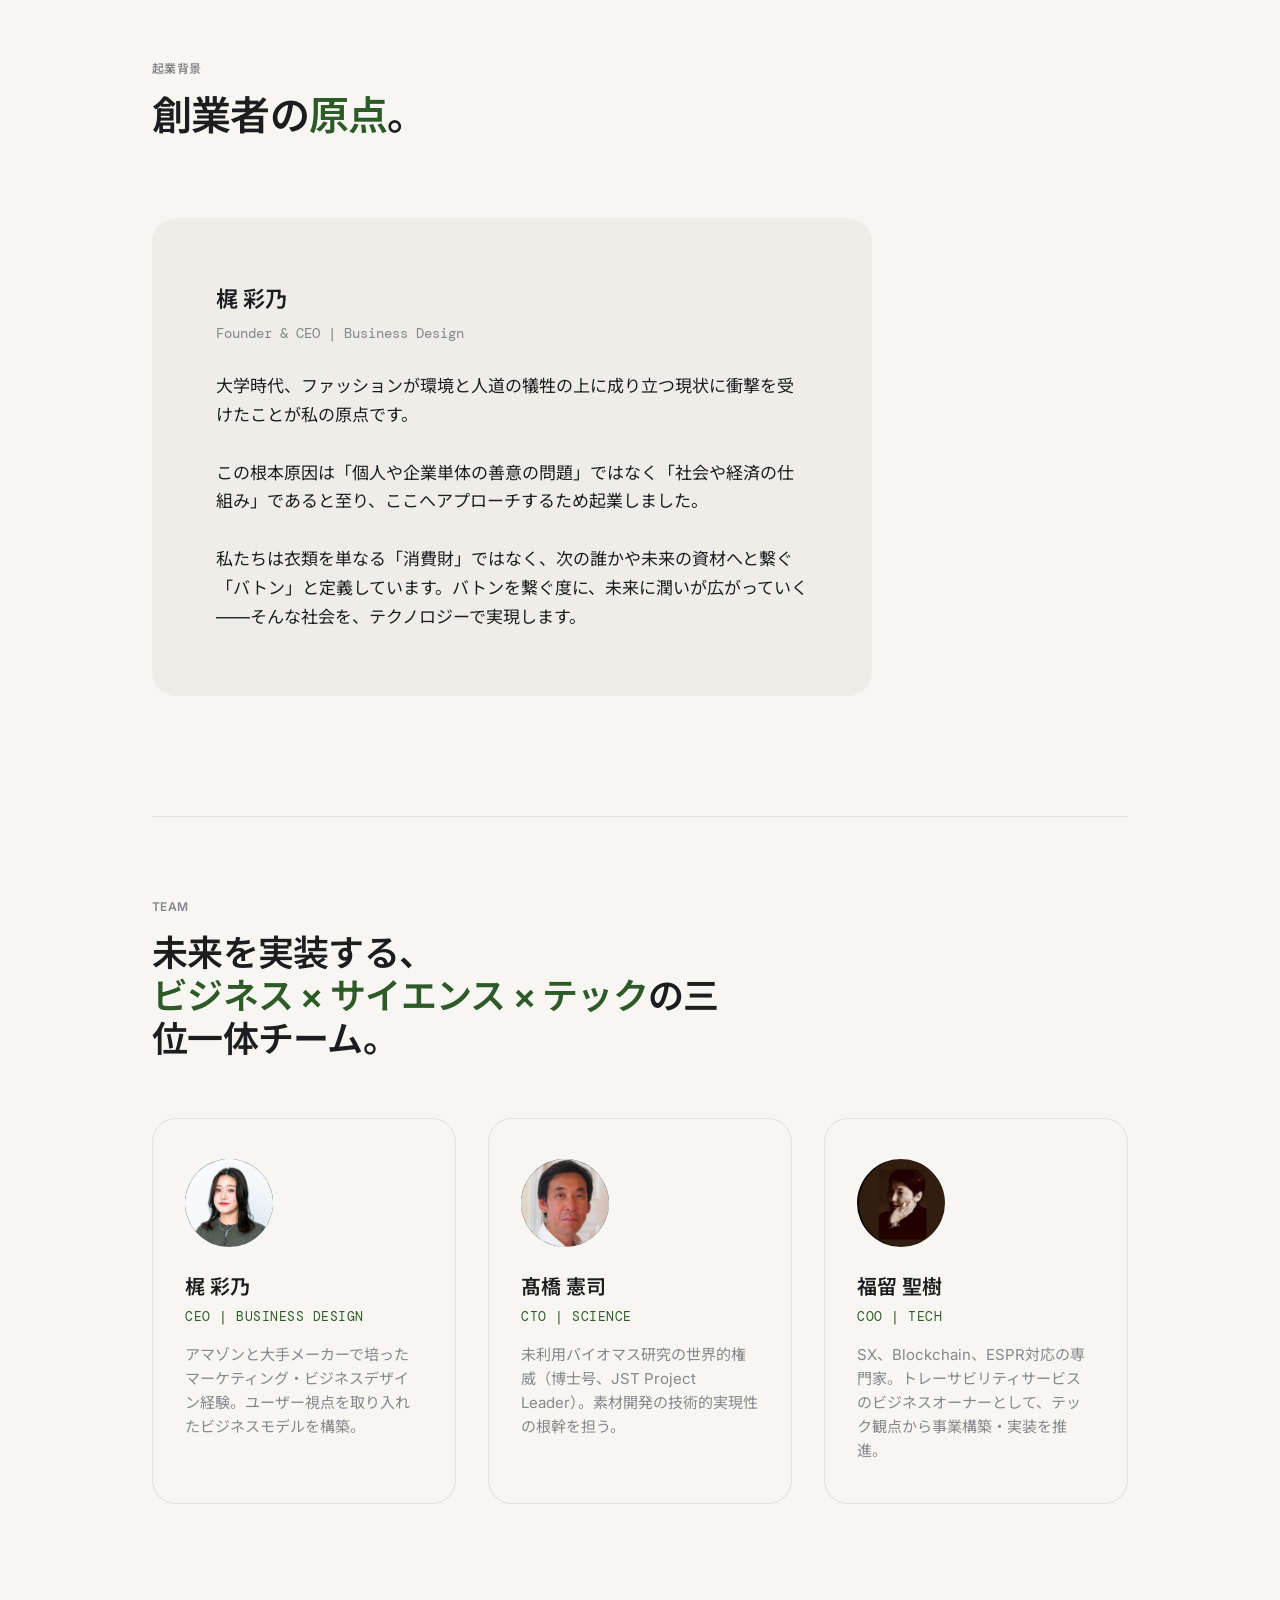
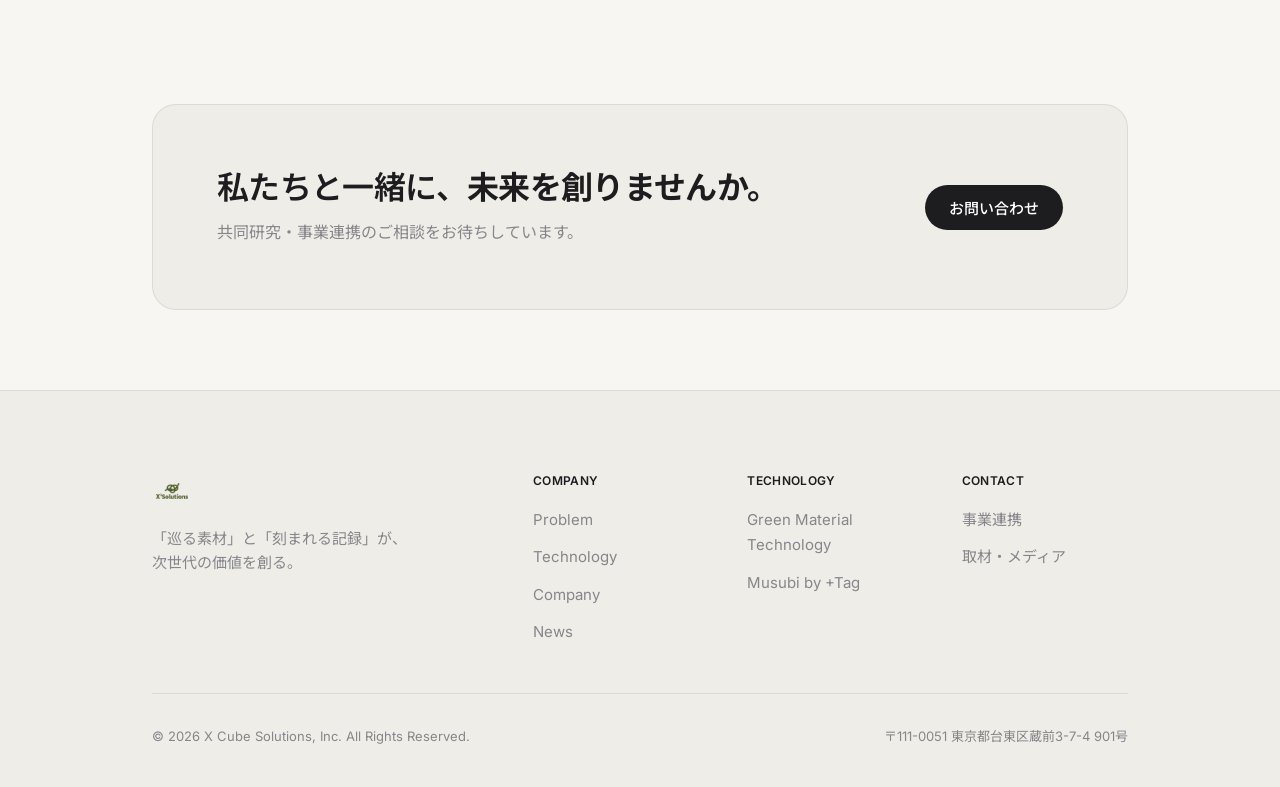
==== commit 257ad971: "Add files via upload" ====
--- a/company/index.html
+++ b/company/index.html
@@ -10,11 +10,11 @@
 <link rel="stylesheet" href="../style.css">
 </head>
 <body>
-<nav class="nav glass"><div class="nav-inner"><a href="../" class="nav-logo"><img src="../images/logo.png" alt="X Cube Solutions"></a><ul class="nav-links"><li><a href="../problem/">Problem</a></li><li><a href="../technology/">Technology</a></li><li><a href="../company/" class="active">Company</a></li><li><a href="../news/">News</a></li><li><a href="../contact/">Contact</a></li></ul><a href="../contact/" class="nav-cta">お問い合わせ</a></div></nav>
+<nav class="nav glass"><div class="nav-inner"><a href="../" class="nav-logo"><img src="../images/logo.png" alt="X Cube Solutions"></a><ul class="nav-links"><li><a href="../">Home</a></li><li><a href="../problem/">Problem</a></li><li><a href="../technology/">Technology</a></li><li><a href="../company/" class="active">Company</a></li><li><a href="../news/">News</a></li><li><a href="../contact/">Contact</a></li></ul><a href="../contact/" class="nav-cta">お問い合わせ</a></div></nav>
 <div class="section">
     <div class="container">
       <div class="eyebrow fade-up">Company</div>
-      <div style="margin:16px 0 32px;"><img src="../images/images/logo.png" alt="X Cube Solutions" style="height:120px;width:auto;object-fit:contain;"></div>
+      <div style="margin:16px 0 32px;"><img src="../images/logo.png" alt="X Cube Solutions" style="height:120px;width:auto;object-fit:contain;"></div>
       <div class="mission-block fade-up">
         <blockquote>「善意」を、世界を動かす原動力へ。<br><strong>ソーシャルグッドな思いやりを、誰もが前向きに続けられるように。</strong></blockquote>
         <div class="vision-block">
@@ -63,19 +63,19 @@
         <p class="team-tagline">未来を実装する、<br><em>ビジネス × サイエンス × テック</em>の三位一体チーム。</p>
         <div class="team-grid">
           <div class="team-card">
-            <div class="team-avatar"><img src="../images/images/team_kaji.jpg" alt="梶 彩乃"></div>
+            <div class="team-avatar"><img src="../images/team_kaji.jpg" alt="梶 彩乃"></div>
             <div class="team-name">梶 彩乃</div>
             <div class="team-role">CEO | Business Design</div>
             <p class="team-bio">アマゾンと大手メーカーで培ったマーケティング・ビジネスデザイン経験。ユーザー視点を取り入れたビジネスモデルを構築。</p>
           </div>
           <div class="team-card">
-            <div class="team-avatar"><img src="../images/images/team_takahashi.jpg" alt="髙橋 憲司"></div>
+            <div class="team-avatar"><img src="../images/team_takahashi.jpg" alt="髙橋 憲司"></div>
             <div class="team-name">髙橋 憲司</div>
             <div class="team-role">CTO | Science</div>
             <p class="team-bio">未利用バイオマス研究の世界的権威（博士号、JST Project Leader）。素材開発の技術的実現性の根幹を担う。</p>
           </div>
           <div class="team-card">
-            <div class="team-avatar"><img src="../images/images/team_fukutome.jpg" alt="福留 聖樹"></div>
+            <div class="team-avatar"><img src="../images/team_fukutome.jpg" alt="福留 聖樹"></div>
             <div class="team-name">福留 聖樹</div>
             <div class="team-role">COO | Tech</div>
             <p class="team-bio">SX、Blockchain、ESPR対応の専門家。トレーサビリティサービスのビジネスオーナーとして、テック観点から事業構築・実装を推進。</p>
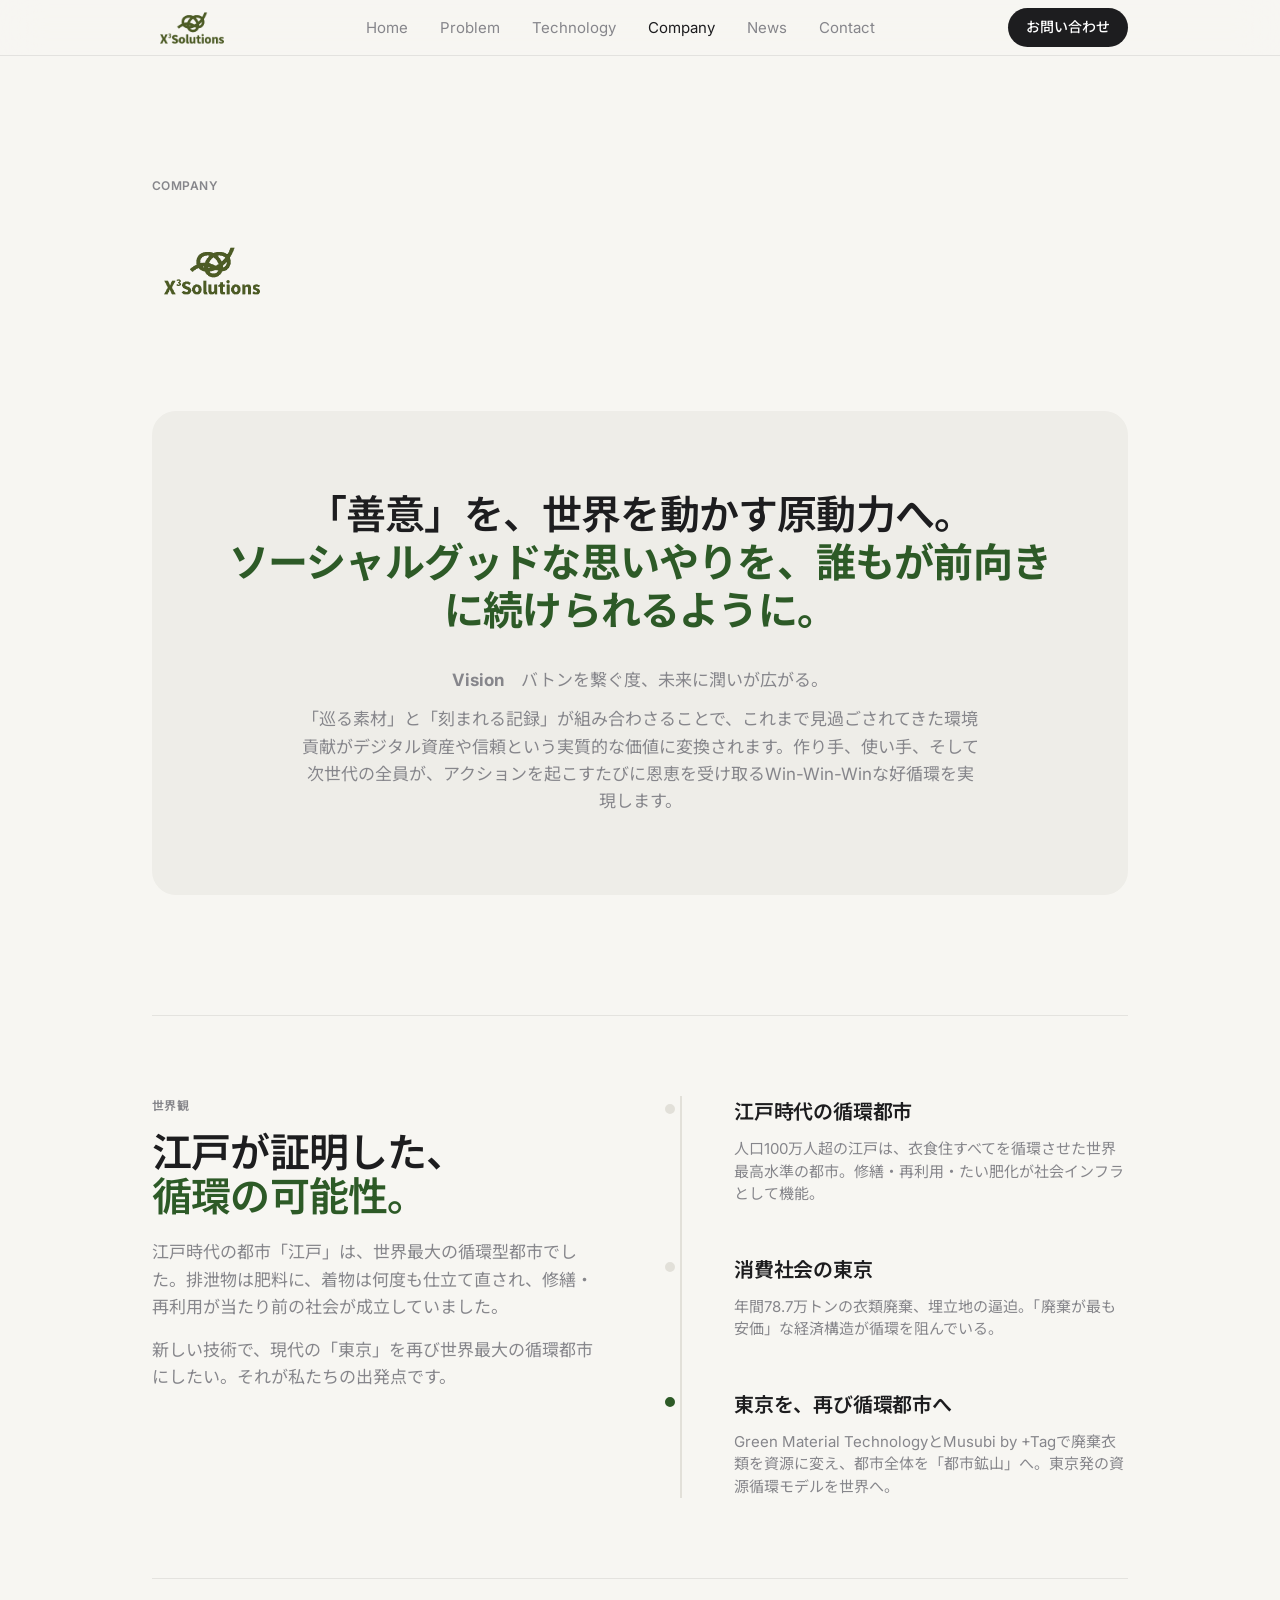
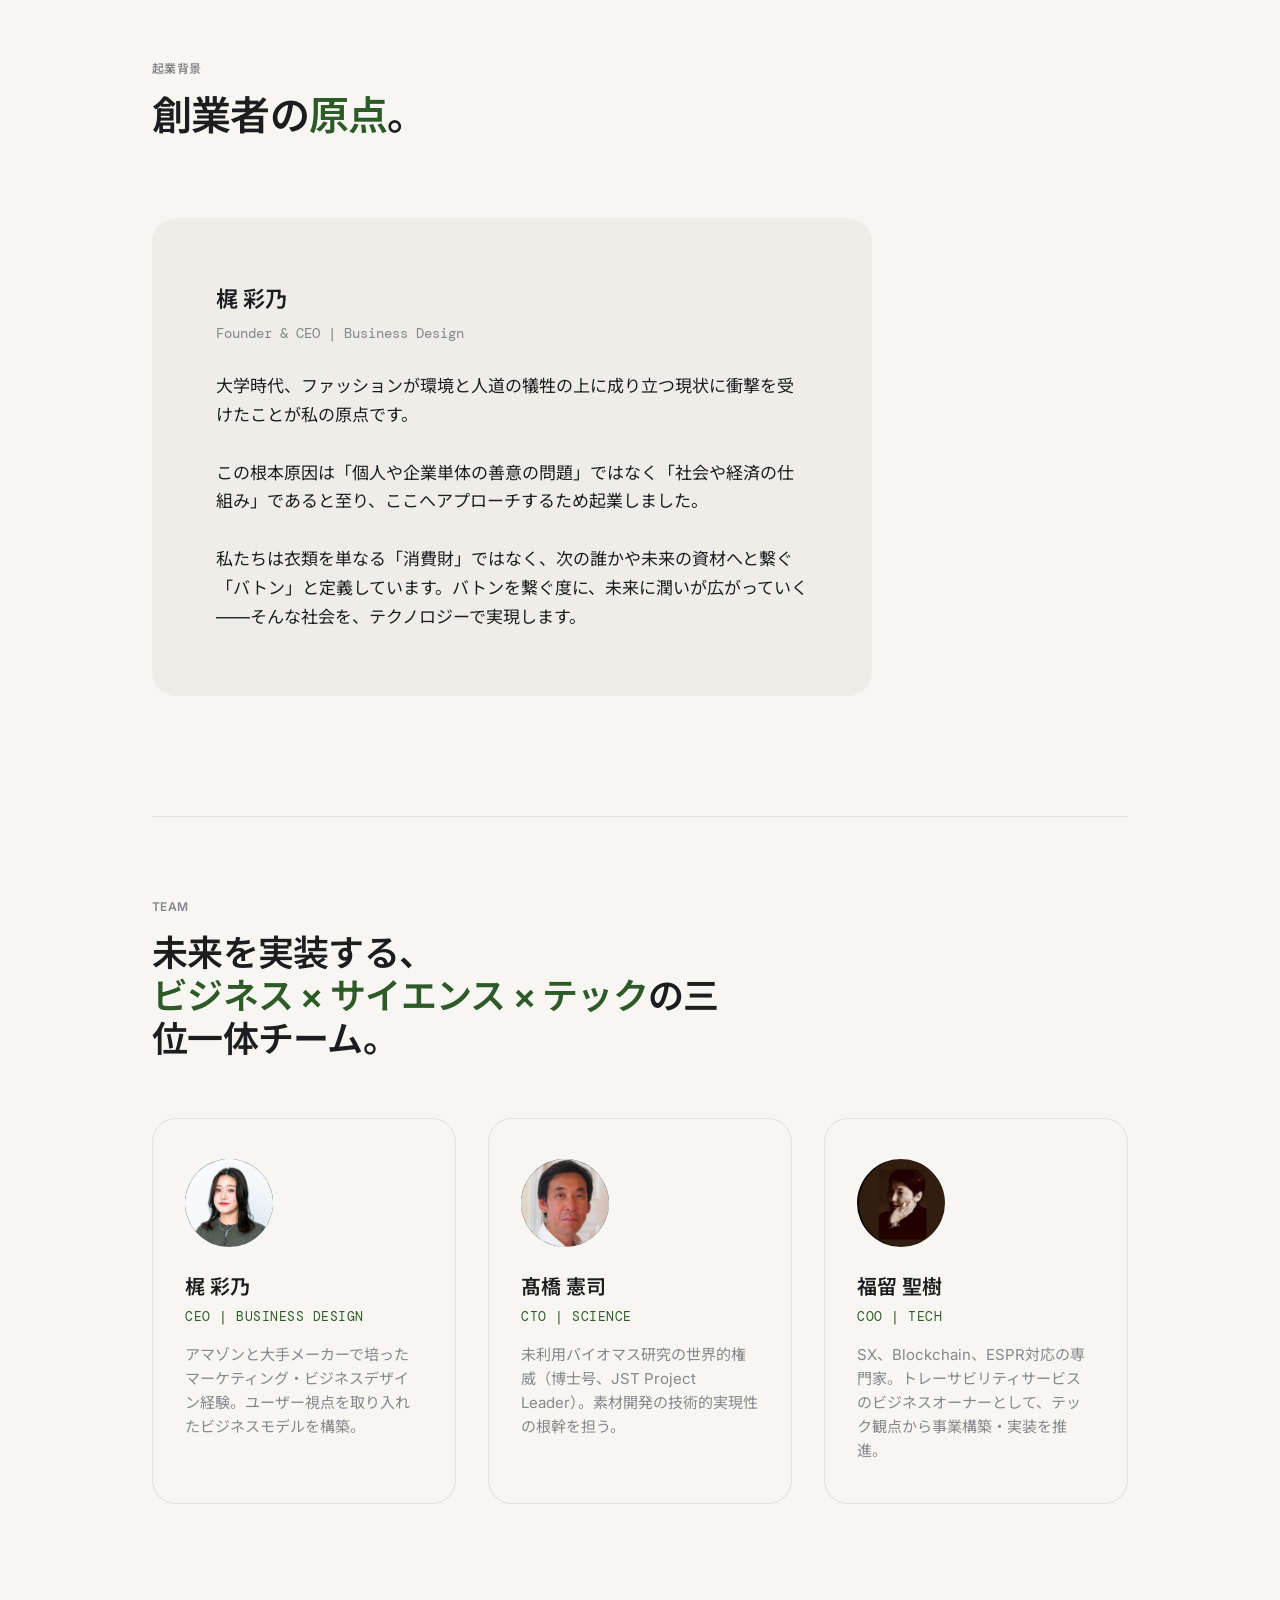
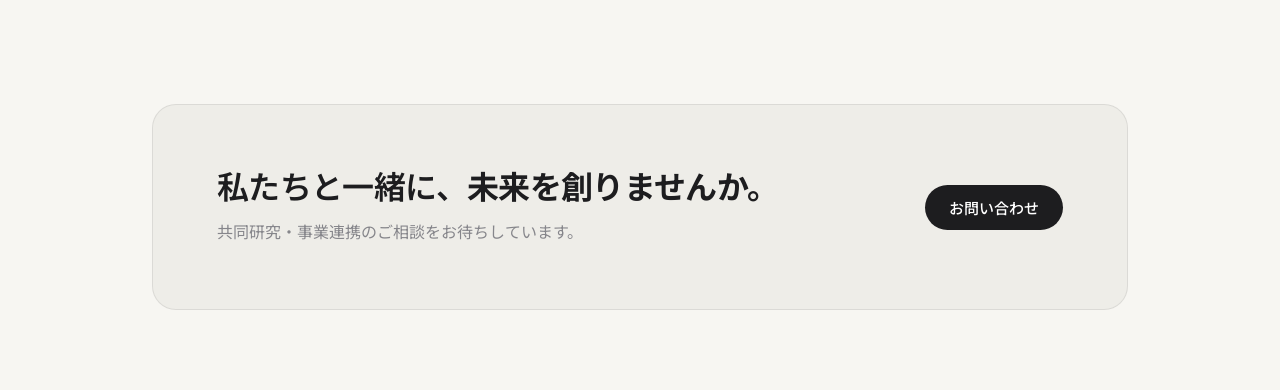
==== commit ed55a973: "Add files via upload" ====
--- a/company/index.html
+++ b/company/index.html
@@ -87,10 +87,14 @@
   <div class="container">
     <div class="cta-banner fade-up">
       <div><h2>私たちと一緒に、<strong>未来を創りませんか。</strong></h2><p>共同研究・事業連携のご相談をお待ちしています。</p></div>
-      <button onclick="showPage('contact')" class="btn-white">お問い合わせ</button>
+      <button href="../contact/" class="btn-white">お問い合わせ</button>
     </div>
   </div>
-<footer class="footer"><div class="container"><div class="footer-top"><div class="footer-brand"><img src="../images/logo.png" alt="X Cube Solutions" style="height:40px;width:auto;object-fit:contain;margin-bottom:16px;"><p>「巡る素材」と「刻まれる記録」が、<br>次世代の価値を創る。</p></div><div class="footer-col"><h4>Company</h4><ul><li><a href="../problem/">Problem</a></li><li><a href="../technology/">Technology</a></li><li><a href="../company/">Company</a></li><li><a href="../news/">News</a></li></ul></div><div class="footer-col"><h4>Technology</h4><ul><li><a href="../technology/">Green Material Technology</a></li><li><a href="../technology/">Musubi by +Tag</a></li></ul></div><div class="footer-col"><h4>Contact</h4><ul><li><a href="../contact/">事業連携</a></li><li><a href="../contact/">取材・メディア</a></li></ul></div></div><div class="footer-bottom"><span>© 2026 X Cube Solutions, Inc. All Rights Reserved.</span><span>〒111-0051 東京都台東区蔵前3-7-4 901号</span></div></div></footer>
+</div>
+
+<!-- HIDDEN: Impact page - 公開時はコメント解除 -->
+<div class="page" id="page-impact" style="display:none!important;">
+<footer class="footer"><div class="container"><div class="footer-top"><div class="footer-brand"><img src="../images/logo.png" alt="X Cube Solutions" style="height:160px;width:auto;object-fit:contain;margin-bottom:16px;"><p>「巡る素材」と「刻まれる記録」が、<br>次世代の価値を創る。</p></div><div class="footer-col"><h4>Company</h4><ul><li><a href="../">Home</a></li><li><a href="../problem/">Problem</a></li><li><a href="../technology/">Technology</a></li><li><a href="../company/">Company</a></li><li><a href="../news/">News</a></li></ul></div><div class="footer-col"><h4>Technology</h4><ul><li><a href="../technology/">Green Material Technology</a></li><li><a href="../technology/">Musubi by +Tag</a></li></ul></div><div class="footer-col"><h4>Contact</h4><ul><li><a href="../contact/">事業連携</a></li><li><a href="../contact/">取材・メディア</a></li></ul></div></div><div class="footer-bottom"><span>© 2026 X Cube Solutions, Inc. All Rights Reserved.</span><span>〒111-0051 東京都台東区蔵前3-7-4 901号</span></div></div></footer>
 <script src="../main.js"></script>
 </body>
 </html>
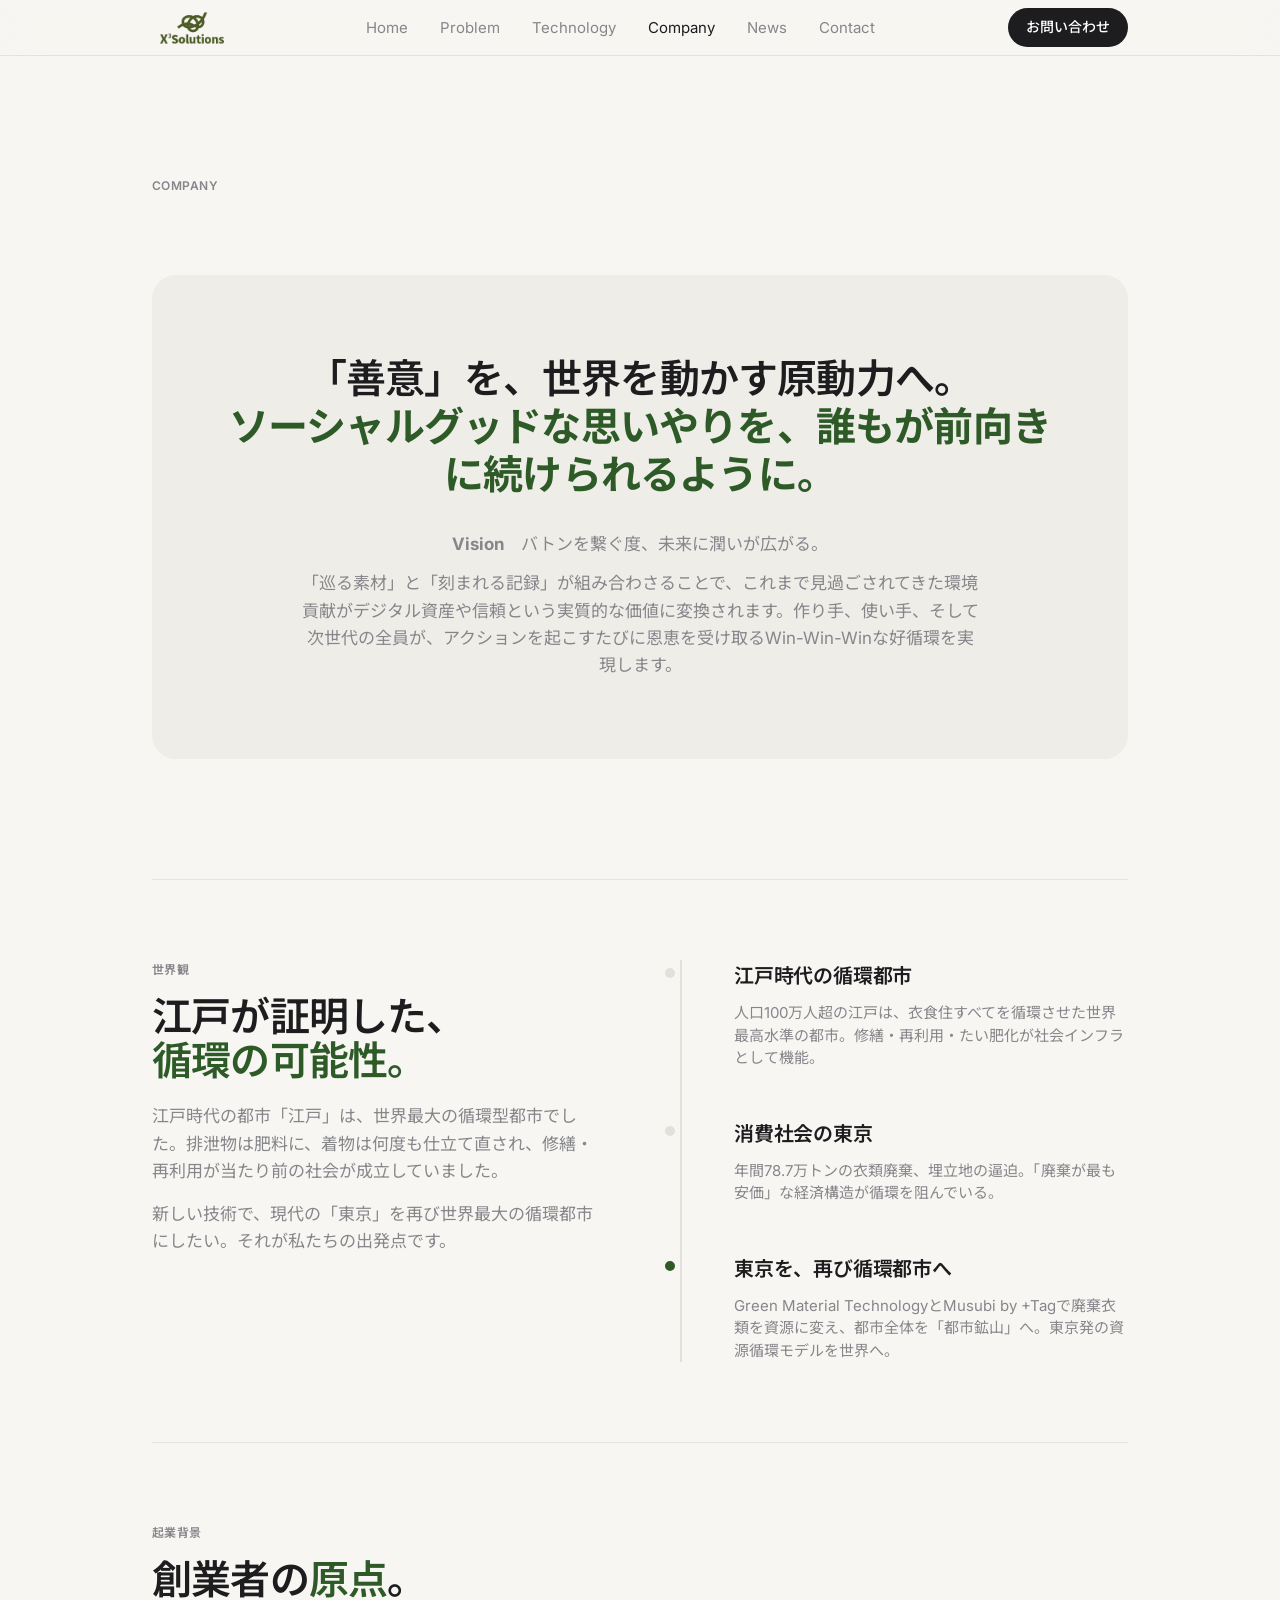
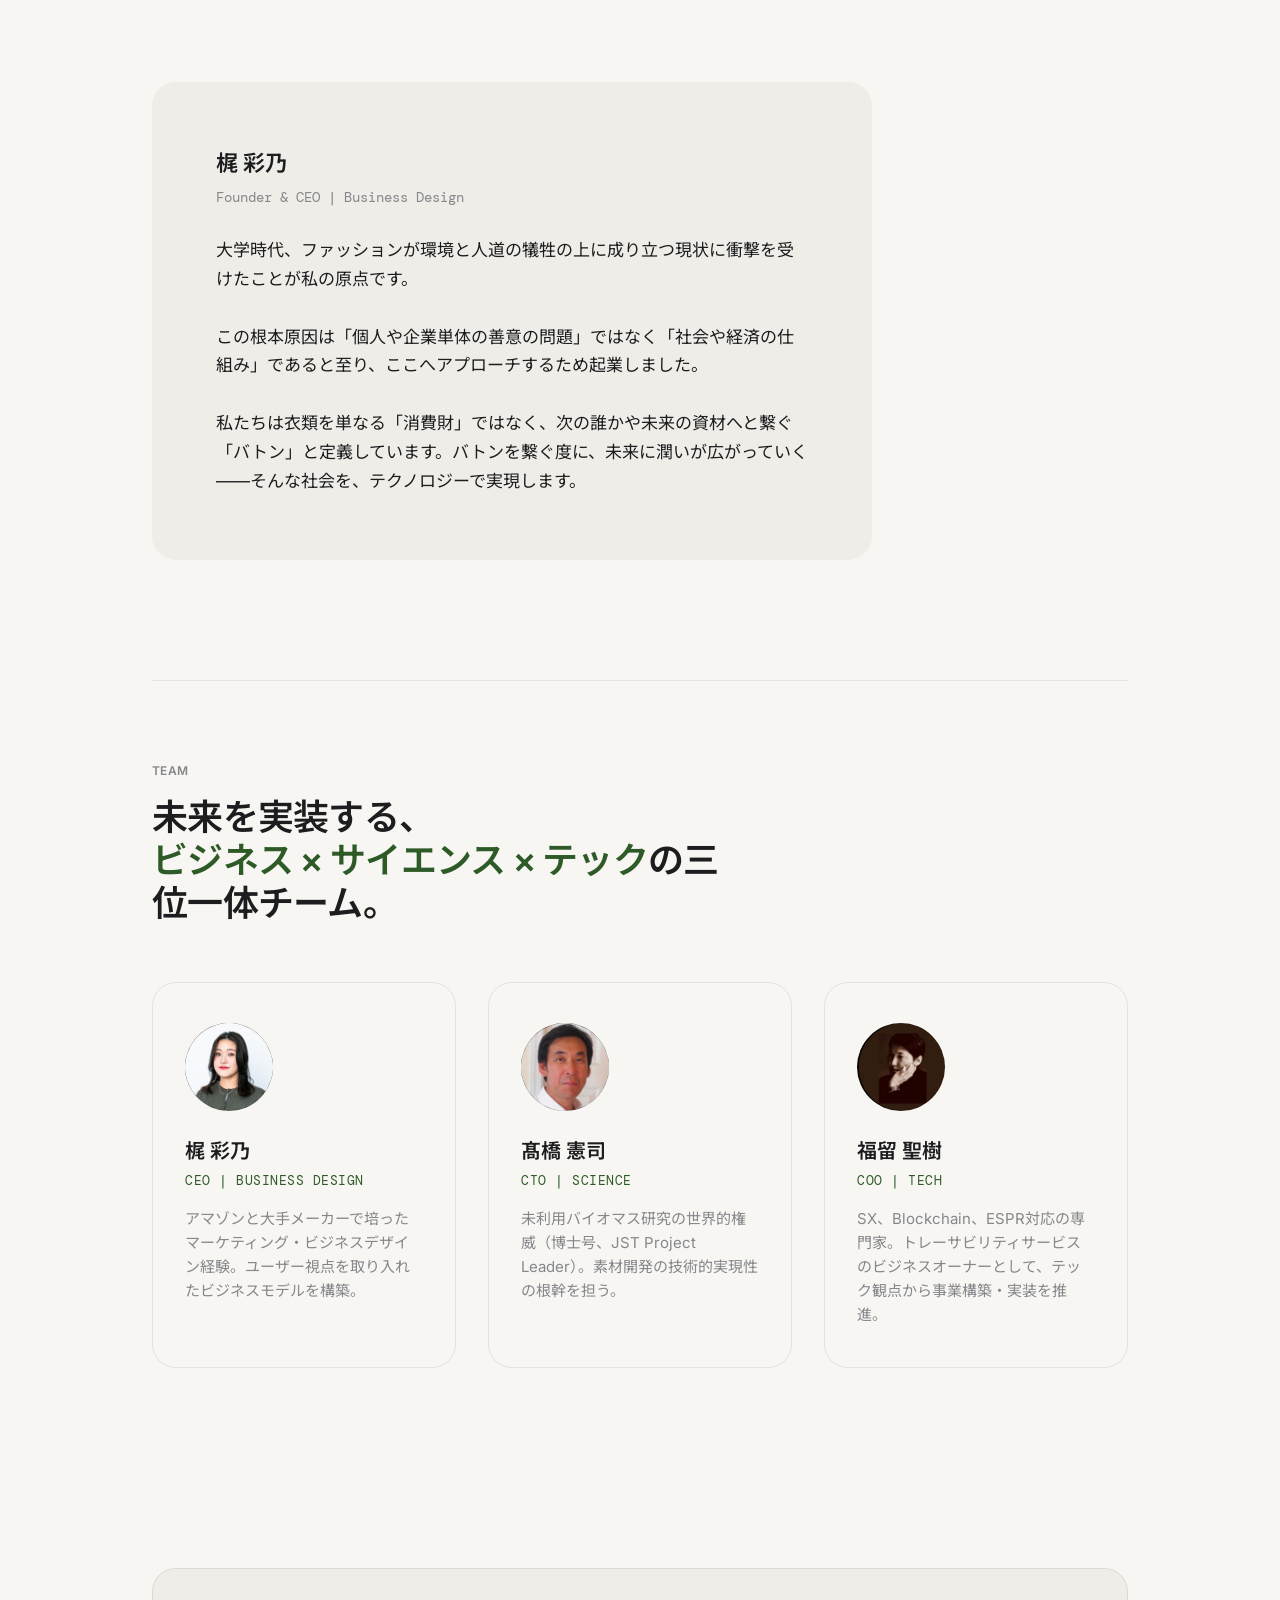
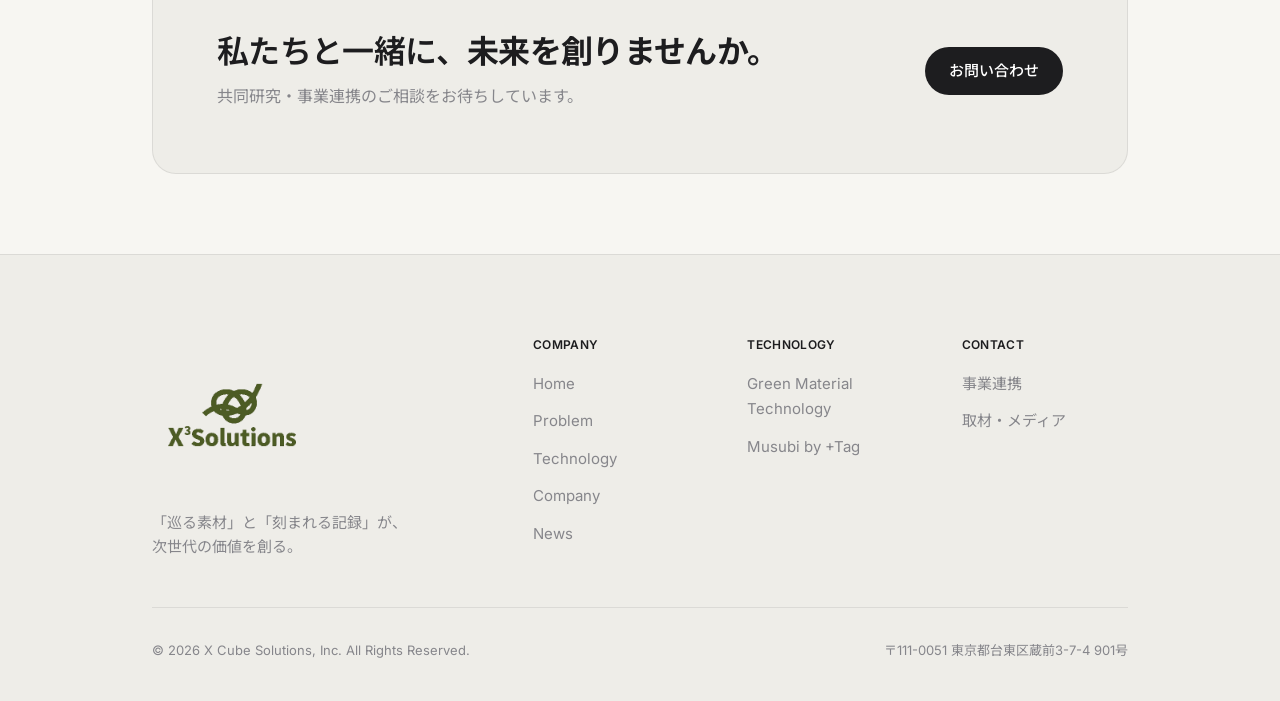
==== commit 869da460: "Add files via upload" ====
--- a/company/index.html
+++ b/company/index.html
@@ -14,7 +14,6 @@
 <div class="section">
     <div class="container">
       <div class="eyebrow fade-up">Company</div>
-      <div style="margin:16px 0 32px;"><img src="../images/logo.png" alt="X Cube Solutions" style="height:120px;width:auto;object-fit:contain;"></div>
       <div class="mission-block fade-up">
         <blockquote>「善意」を、世界を動かす原動力へ。<br><strong>ソーシャルグッドな思いやりを、誰もが前向きに続けられるように。</strong></blockquote>
         <div class="vision-block">
@@ -87,13 +86,9 @@
   <div class="container">
     <div class="cta-banner fade-up">
       <div><h2>私たちと一緒に、<strong>未来を創りませんか。</strong></h2><p>共同研究・事業連携のご相談をお待ちしています。</p></div>
-      <button href="../contact/" class="btn-white">お問い合わせ</button>
+      <a href="../contact/" class="btn-white">お問い合わせ</a>
     </div>
   </div>
-</div>
-
-<!-- HIDDEN: Impact page - 公開時はコメント解除 -->
-<div class="page" id="page-impact" style="display:none!important;">
 <footer class="footer"><div class="container"><div class="footer-top"><div class="footer-brand"><img src="../images/logo.png" alt="X Cube Solutions" style="height:160px;width:auto;object-fit:contain;margin-bottom:16px;"><p>「巡る素材」と「刻まれる記録」が、<br>次世代の価値を創る。</p></div><div class="footer-col"><h4>Company</h4><ul><li><a href="../">Home</a></li><li><a href="../problem/">Problem</a></li><li><a href="../technology/">Technology</a></li><li><a href="../company/">Company</a></li><li><a href="../news/">News</a></li></ul></div><div class="footer-col"><h4>Technology</h4><ul><li><a href="../technology/">Green Material Technology</a></li><li><a href="../technology/">Musubi by +Tag</a></li></ul></div><div class="footer-col"><h4>Contact</h4><ul><li><a href="../contact/">事業連携</a></li><li><a href="../contact/">取材・メディア</a></li></ul></div></div><div class="footer-bottom"><span>© 2026 X Cube Solutions, Inc. All Rights Reserved.</span><span>〒111-0051 東京都台東区蔵前3-7-4 901号</span></div></div></footer>
 <script src="../main.js"></script>
 </body>
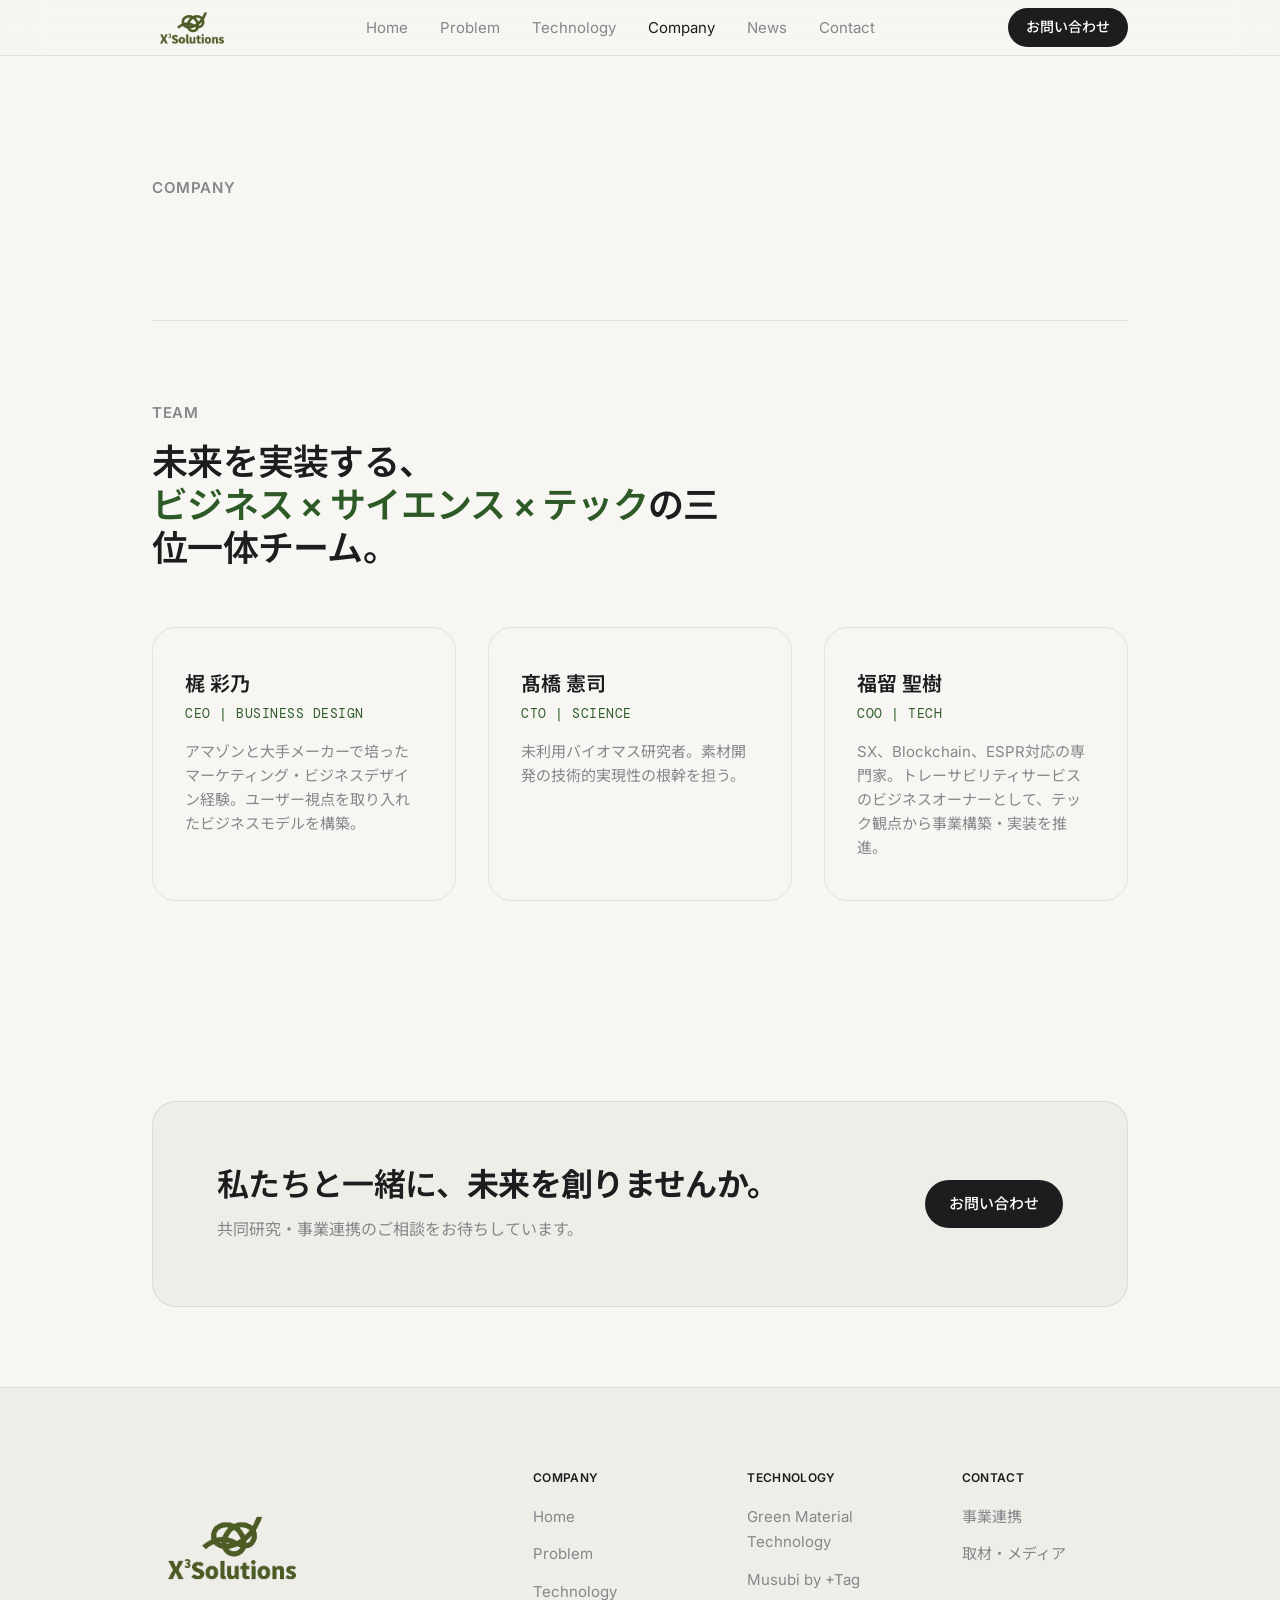
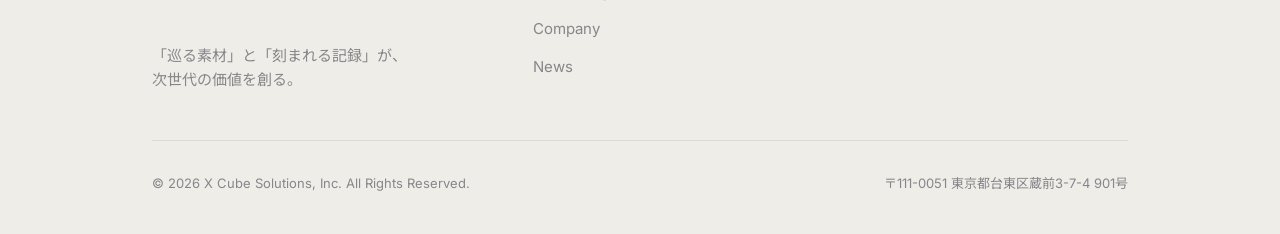
==== commit 16c21648: "Add files via upload Companyページの内容修正" ====
--- a/company/index.html
+++ b/company/index.html
@@ -14,67 +14,21 @@
 <div class="section">
     <div class="container">
       <div class="eyebrow fade-up">Company</div>
-      <div class="mission-block fade-up">
-        <blockquote>「善意」を、世界を動かす原動力へ。<br><strong>ソーシャルグッドな思いやりを、誰もが前向きに続けられるように。</strong></blockquote>
-        <div class="vision-block">
-          <p><strong>Vision</strong>　バトンを繋ぐ度、未来に潤いが広がる。</p>
-          <p style="margin-top:12px;">「巡る素材」と「刻まれる記録」が組み合わさることで、これまで見過ごされてきた環境貢献がデジタル資産や信頼という実質的な価値に変換されます。作り手、使い手、そして次世代の全員が、アクションを起こすたびに恩恵を受け取るWin-Win-Winな好循環を実現します。</p>
-        </div>
-      </div>
-      <div class="edo-section">
-        <div>
-          <div class="eyebrow">世界観</div>
-          <h2 class="headline" style="font-size:clamp(28px,3.5vw,40px);">江戸が証明した、<br><em>循環の可能性。</em></h2>
-          <p class="body-md" style="margin-top:20px;">江戸時代の都市「江戸」は、世界最大の循環型都市でした。排泄物は肥料に、着物は何度も仕立て直され、修繕・再利用が当たり前の社会が成立していました。</p>
-          <p class="body-md" style="margin-top:16px;">新しい技術で、現代の「東京」を再び世界最大の循環都市にしたい。それが私たちの出発点です。</p>
-        </div>
-        <div class="edo-timeline">
-          <div class="edo-item">
-            <div class="edo-dot"></div>
-            <h4>江戸時代の循環都市</h4>
-            <p>人口100万人超の江戸は、衣食住すべてを循環させた世界最高水準の都市。修繕・再利用・たい肥化が社会インフラとして機能。</p>
-          </div>
-          <div class="edo-item">
-            <div class="edo-dot"></div>
-            <h4>消費社会の東京</h4>
-            <p>年間78.7万トンの衣類廃棄、埋立地の逼迫。「廃棄が最も安価」な経済構造が循環を阻んでいる。</p>
-          </div>
-          <div class="edo-item active">
-            <div class="edo-dot"></div>
-            <h4>東京を、再び循環都市へ</h4>
-            <p>Green Material TechnologyとMusubi by +Tagで廃棄衣類を資源に変え、都市全体を「都市鉱山」へ。東京発の資源循環モデルを世界へ。</p>
-          </div>
-        </div>
-      </div>
-      <div style="margin-top:80px;padding-top:80px;border-top:1px solid var(--c-border);">
-        <div class="eyebrow">起業背景</div>
-        <h2 class="headline" style="margin-bottom:40px;font-size:clamp(28px,3.5vw,40px);">創業者の<em>原点</em>。</h2>
-        <div style="max-width:720px;">
-          <div class="founder-block">
-            <div class="founder-name">梶 彩乃</div>
-            <div class="founder-role">Founder & CEO | Business Design</div>
-            <p class="founder-story">大学時代、ファッションが環境と人道の犠牲の上に成り立つ現状に衝撃を受けたことが私の原点です。<br><br>この根本原因は「個人や企業単体の善意の問題」ではなく「社会や経済の仕組み」であると至り、ここへアプローチするため起業しました。<br><br>私たちは衣類を単なる「消費財」ではなく、次の誰かや未来の資材へと繋ぐ「バトン」と定義しています。バトンを繋ぐ度に、未来に潤いが広がっていく——そんな社会を、テクノロジーで実現します。</p>
-          </div>
-        </div>
-      </div>
       <div class="team-section">
         <div class="eyebrow">Team</div>
         <p class="team-tagline">未来を実装する、<br><em>ビジネス × サイエンス × テック</em>の三位一体チーム。</p>
         <div class="team-grid">
           <div class="team-card">
-            <div class="team-avatar"><img src="../images/team_kaji.jpg" alt="梶 彩乃"></div>
             <div class="team-name">梶 彩乃</div>
             <div class="team-role">CEO | Business Design</div>
             <p class="team-bio">アマゾンと大手メーカーで培ったマーケティング・ビジネスデザイン経験。ユーザー視点を取り入れたビジネスモデルを構築。</p>
           </div>
           <div class="team-card">
-            <div class="team-avatar"><img src="../images/team_takahashi.jpg" alt="髙橋 憲司"></div>
             <div class="team-name">髙橋 憲司</div>
             <div class="team-role">CTO | Science</div>
-            <p class="team-bio">未利用バイオマス研究の世界的権威（博士号、JST Project Leader）。素材開発の技術的実現性の根幹を担う。</p>
+            <p class="team-bio">未利用バイオマス研究者。素材開発の技術的実現性の根幹を担う。</p>
           </div>
           <div class="team-card">
-            <div class="team-avatar"><img src="../images/team_fukutome.jpg" alt="福留 聖樹"></div>
             <div class="team-name">福留 聖樹</div>
             <div class="team-role">COO | Tech</div>
             <p class="team-bio">SX、Blockchain、ESPR対応の専門家。トレーサビリティサービスのビジネスオーナーとして、テック観点から事業構築・実装を推進。</p>
--- a/style.css
+++ b/style.css
@@ -48,7 +48,7 @@
 .divider{border:none;border-top:1px solid var(--c-border);}
 
 /* TYPOGRAPHY */
-.eyebrow{font-size:12px;font-weight:600;letter-spacing:0.04em;text-transform:uppercase;color:var(--c-ink-mid);margin-bottom:16px;}
+.eyebrow{font-size:15px;font-weight:600;letter-spacing:0.04em;text-transform:uppercase;color:var(--c-ink-mid);margin-bottom:16px;}
 .display{font-size:clamp(40px,4.5vw,64px);font-weight:600;line-height:1.15;letter-spacing:-0.03em;word-break:keep-all;}
 .display em{font-style:normal;color:var(--c-moss);}
 .headline{font-size:clamp(32px,4vw,52px);font-weight:600;line-height:1.1;letter-spacing:-0.02em;}
@@ -110,7 +110,7 @@
 .solution-card-tag{font-size:12px;font-weight:600;color:var(--c-moss);margin-bottom:12px;letter-spacing:0.04em;text-transform:uppercase;}
 .solution-card h3{font-size:22px;font-weight:600;letter-spacing:-0.01em;margin-bottom:12px;}
 .solution-card p{font-size:16px;color:var(--c-ink-mid);line-height:1.6;}
-.solution-card-link{margin-top:24px;font-size:15px;color:var(--c-moss);font-weight:500;display:inline-flex;align-items:center;gap:4px;cursor:pointer;background:none;border:none;font-family:var(--f-sans);}
+.solution-card-link{margin-top:24px;font-size:15px;color:var(--c-moss);font-weight:500;display:inline-flex;align-items:center;gap:4px;cursor:pointer;background:none;border:none;font-family:var(--f-sans);text-decoration:none;}
 
 .serve-grid{display:grid;grid-template-columns:repeat(3,1fr);gap:24px;margin-top:48px;}
 .serve-card{padding:40px 32px;border:1px solid var(--c-border);border-radius:var(--radius-lg);background:var(--c-bg);}
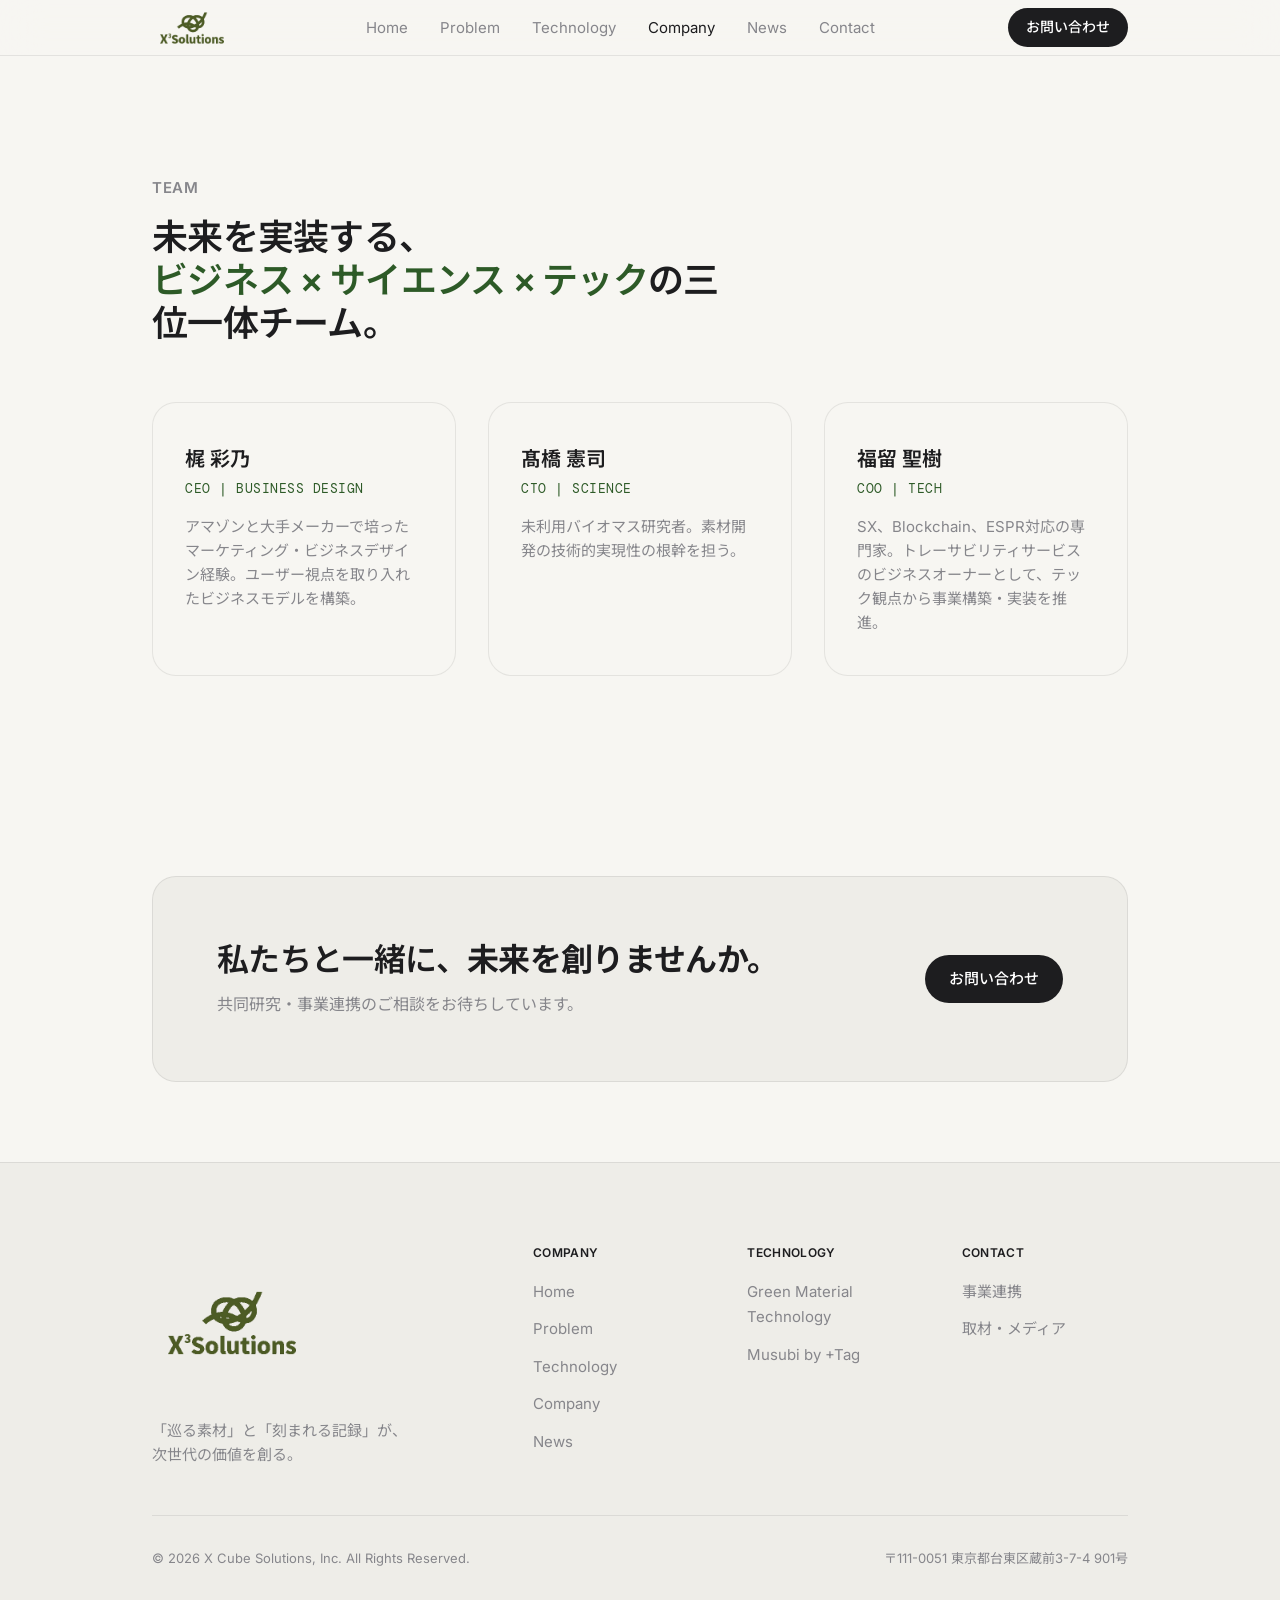
==== commit e1bc1e87: "Add files via upload Company内容修正" ====
--- a/company/index.html
+++ b/company/index.html
@@ -13,8 +13,7 @@
 <nav class="nav glass"><div class="nav-inner"><a href="../" class="nav-logo"><img src="../images/logo.png" alt="X Cube Solutions"></a><ul class="nav-links"><li><a href="../">Home</a></li><li><a href="../problem/">Problem</a></li><li><a href="../technology/">Technology</a></li><li><a href="../company/" class="active">Company</a></li><li><a href="../news/">News</a></li><li><a href="../contact/">Contact</a></li></ul><a href="../contact/" class="nav-cta">お問い合わせ</a></div></nav>
 <div class="section">
     <div class="container">
-      <div class="eyebrow fade-up">Company</div>
-      <div class="team-section">
+      <div class="team-section" style="margin-top:0;padding-top:0;border-top:none;">
         <div class="eyebrow">Team</div>
         <p class="team-tagline">未来を実装する、<br><em>ビジネス × サイエンス × テック</em>の三位一体チーム。</p>
         <div class="team-grid">
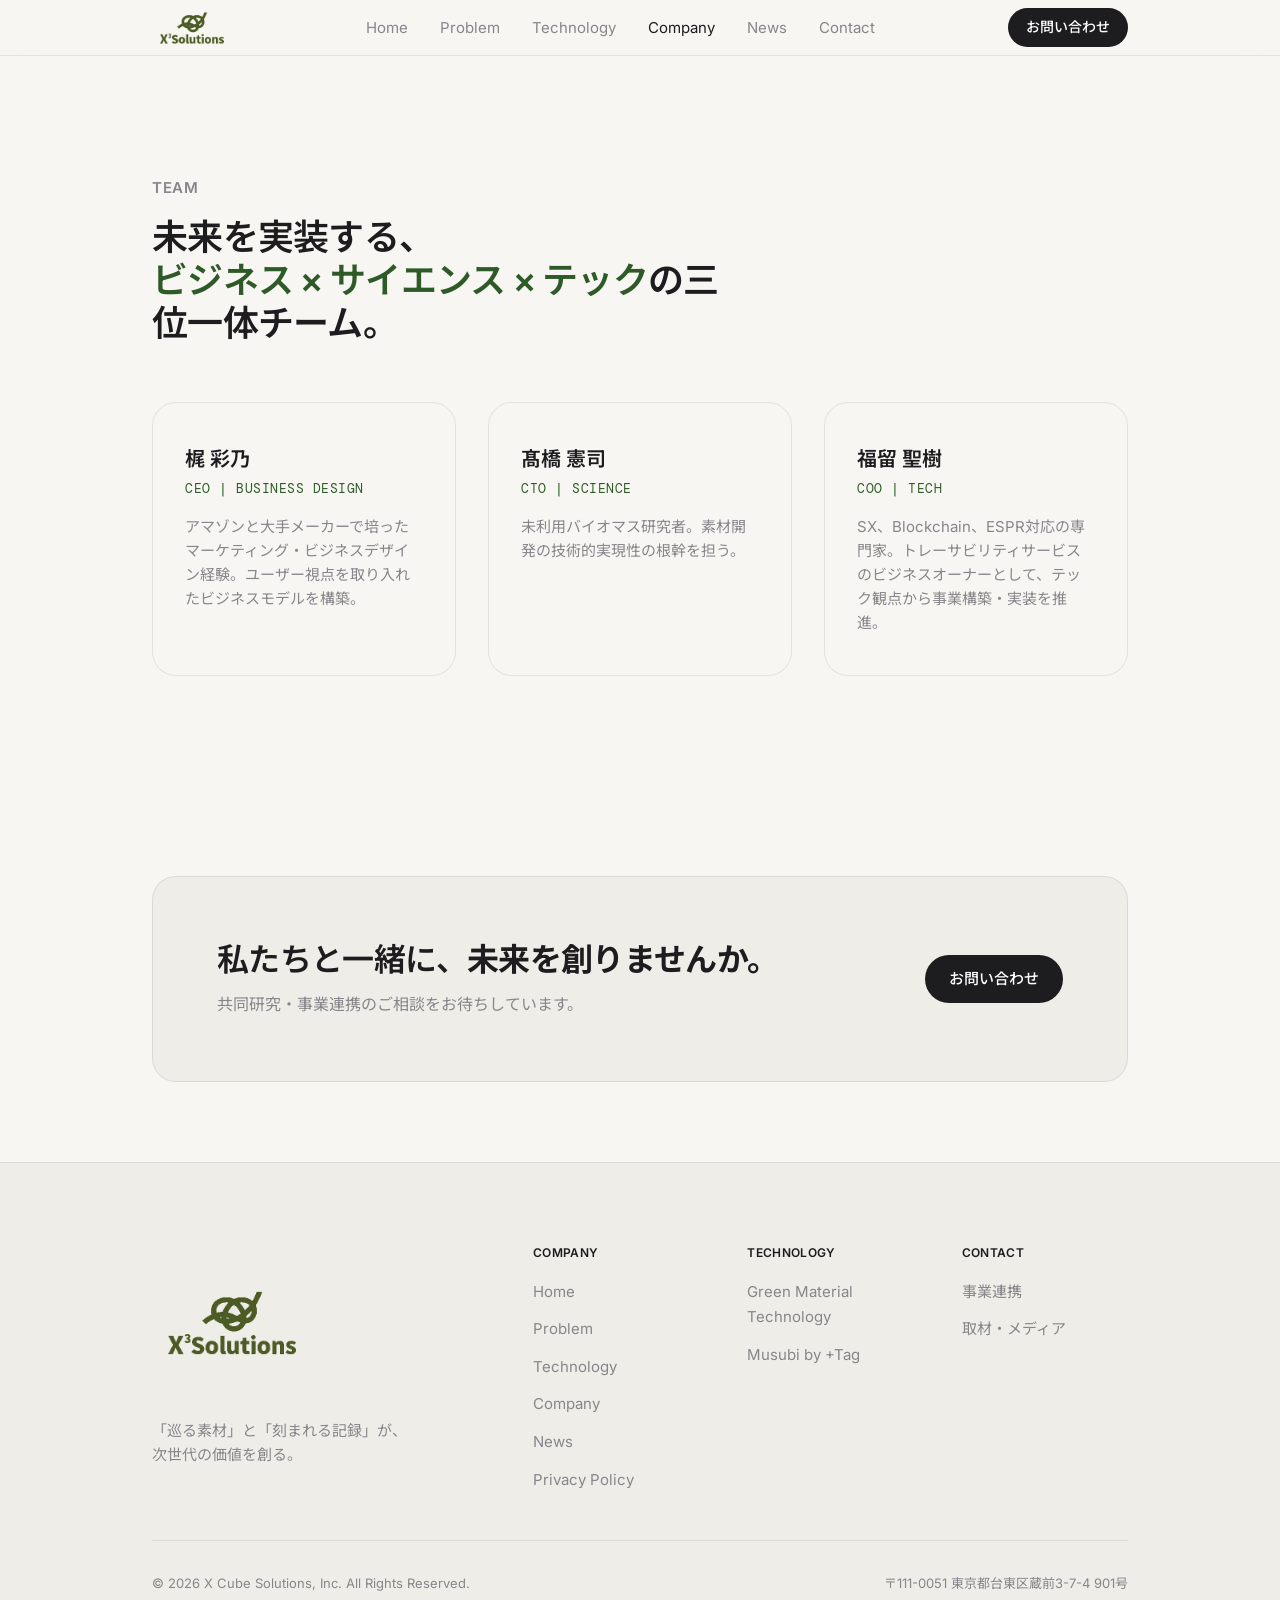
==== commit cf82c79c: "Privacy Policy update" ====
--- a/company/index.html
+++ b/company/index.html
@@ -42,7 +42,7 @@
       <a href="../contact/" class="btn-white">お問い合わせ</a>
     </div>
   </div>
-<footer class="footer"><div class="container"><div class="footer-top"><div class="footer-brand"><img src="../images/logo.png" alt="X Cube Solutions" style="height:160px;width:auto;object-fit:contain;margin-bottom:16px;"><p>「巡る素材」と「刻まれる記録」が、<br>次世代の価値を創る。</p></div><div class="footer-col"><h4>Company</h4><ul><li><a href="../">Home</a></li><li><a href="../problem/">Problem</a></li><li><a href="../technology/">Technology</a></li><li><a href="../company/">Company</a></li><li><a href="../news/">News</a></li></ul></div><div class="footer-col"><h4>Technology</h4><ul><li><a href="../technology/">Green Material Technology</a></li><li><a href="../technology/">Musubi by +Tag</a></li></ul></div><div class="footer-col"><h4>Contact</h4><ul><li><a href="../contact/">事業連携</a></li><li><a href="../contact/">取材・メディア</a></li></ul></div></div><div class="footer-bottom"><span>© 2026 X Cube Solutions, Inc. All Rights Reserved.</span><span>〒111-0051 東京都台東区蔵前3-7-4 901号</span></div></div></footer>
+<footer class="footer"><div class="container"><div class="footer-top"><div class="footer-brand"><img src="../images/logo.png" alt="X Cube Solutions" style="height:160px;width:auto;object-fit:contain;margin-bottom:16px;"><p>「巡る素材」と「刻まれる記録」が、<br>次世代の価値を創る。</p></div><div class="footer-col"><h4>Company</h4><ul><li><a href="../">Home</a></li><li><a href="../problem/">Problem</a></li><li><a href="../technology/">Technology</a></li><li><a href="../company/">Company</a></li><li><a href="../news/">News</a></li><li><a href="../privacy/">Privacy Policy</a></li></ul></div><div class="footer-col"><h4>Technology</h4><ul><li><a href="../technology/">Green Material Technology</a></li><li><a href="../technology/">Musubi by +Tag</a></li></ul></div><div class="footer-col"><h4>Contact</h4><ul><li><a href="../contact/">事業連携</a></li><li><a href="../contact/">取材・メディア</a></li></ul></div></div><div class="footer-bottom"><span>© 2026 X Cube Solutions, Inc. All Rights Reserved.</span><span>〒111-0051 東京都台東区蔵前3-7-4 901号</span></div></div></footer>
 <script src="../main.js"></script>
 </body>
 </html>
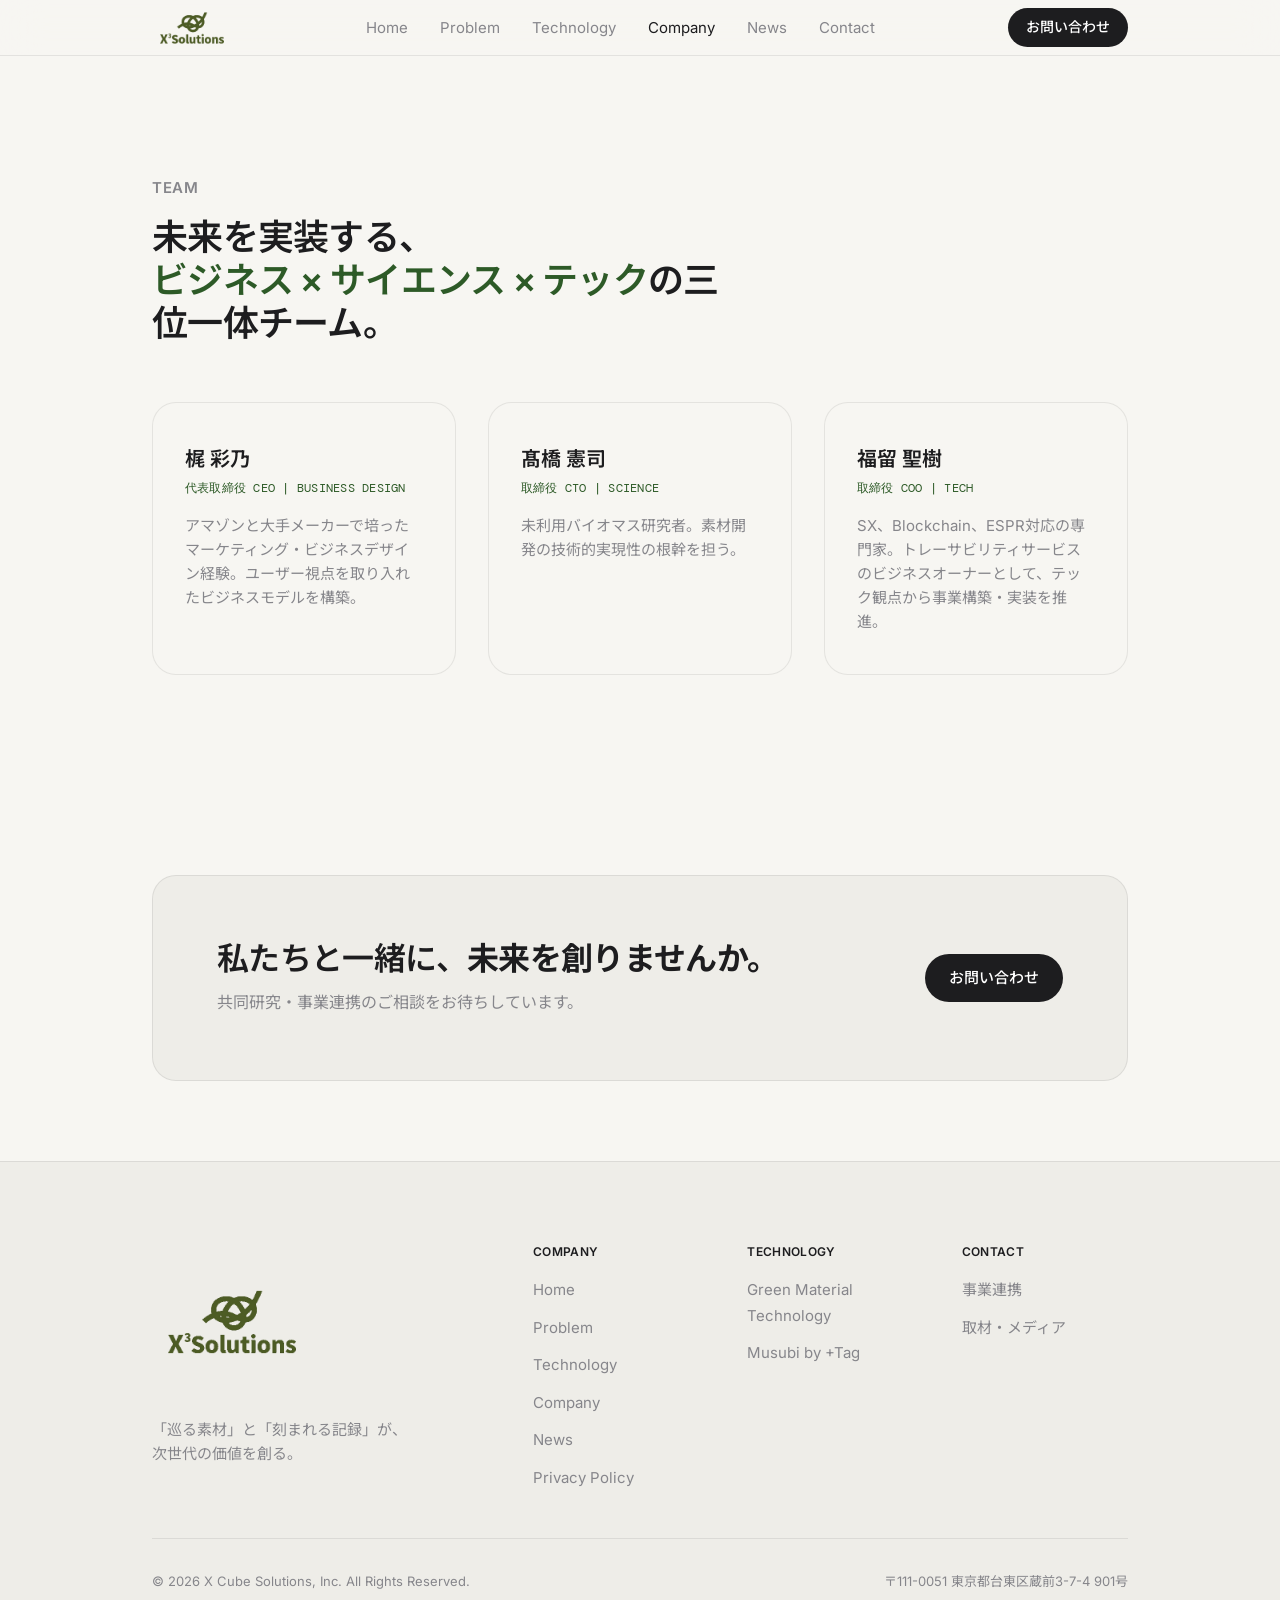
==== commit 72af9483: "Member's title name change" ====
--- a/company/index.html
+++ b/company/index.html
@@ -19,17 +19,17 @@
         <div class="team-grid">
           <div class="team-card">
             <div class="team-name">梶 彩乃</div>
-            <div class="team-role">CEO | Business Design</div>
+            <div class="team-role">代表取締役 CEO | Business Design</div>
             <p class="team-bio">アマゾンと大手メーカーで培ったマーケティング・ビジネスデザイン経験。ユーザー視点を取り入れたビジネスモデルを構築。</p>
           </div>
           <div class="team-card">
             <div class="team-name">髙橋 憲司</div>
-            <div class="team-role">CTO | Science</div>
+            <div class="team-role">取締役 CTO | Science</div>
             <p class="team-bio">未利用バイオマス研究者。素材開発の技術的実現性の根幹を担う。</p>
           </div>
           <div class="team-card">
             <div class="team-name">福留 聖樹</div>
-            <div class="team-role">COO | Tech</div>
+            <div class="team-role">取締役 COO | Tech</div>
             <p class="team-bio">SX、Blockchain、ESPR対応の専門家。トレーサビリティサービスのビジネスオーナーとして、テック観点から事業構築・実装を推進。</p>
           </div>
         </div>
--- a/style.css
+++ b/style.css
@@ -194,7 +194,8 @@
 .team-avatar{width:88px;height:88px;border-radius:50%;background:var(--c-bg-secondary);margin-bottom:24px;overflow:hidden;}
 .team-avatar img{width:100%;height:100%;object-fit:cover;}
 .team-name{font-size:20px;font-weight:600;margin-bottom:4px;}
-.team-role{font-size:13px;color:var(--c-moss);margin-bottom:16px;font-family:var(--f-mono);letter-spacing:0.04em;text-transform:uppercase;}
+.team-role{font-size:12px;color:var(--c-moss);margin-bottom:16px;font-family:var(--f-mono);letter-spacing:0.02em;text-transform:uppercase;}
+@media(max-width:1023px) and (min-width:769px){.team-role{font-size:11px;letter-spacing:0.01em;}}
 .team-bio{font-size:15px;color:var(--c-ink-mid);line-height:1.6;}
 
 /* IMPACT */
@@ -331,6 +332,7 @@
   .edo-section { grid-template-columns: 1fr; gap: 48px; margin-top: 64px; padding-top: 48px; }
   .founder-block { padding: 36px 24px; }
   .team-grid { grid-template-columns: 1fr; gap: 20px; }
+  .team-role { font-size: 13px; letter-spacing: 0.04em; }
   .team-section { margin-top: 64px; padding-top: 48px; }
   .team-tagline { font-size: clamp(20px, 6vw, 28px); margin-bottom: 36px; }
 
